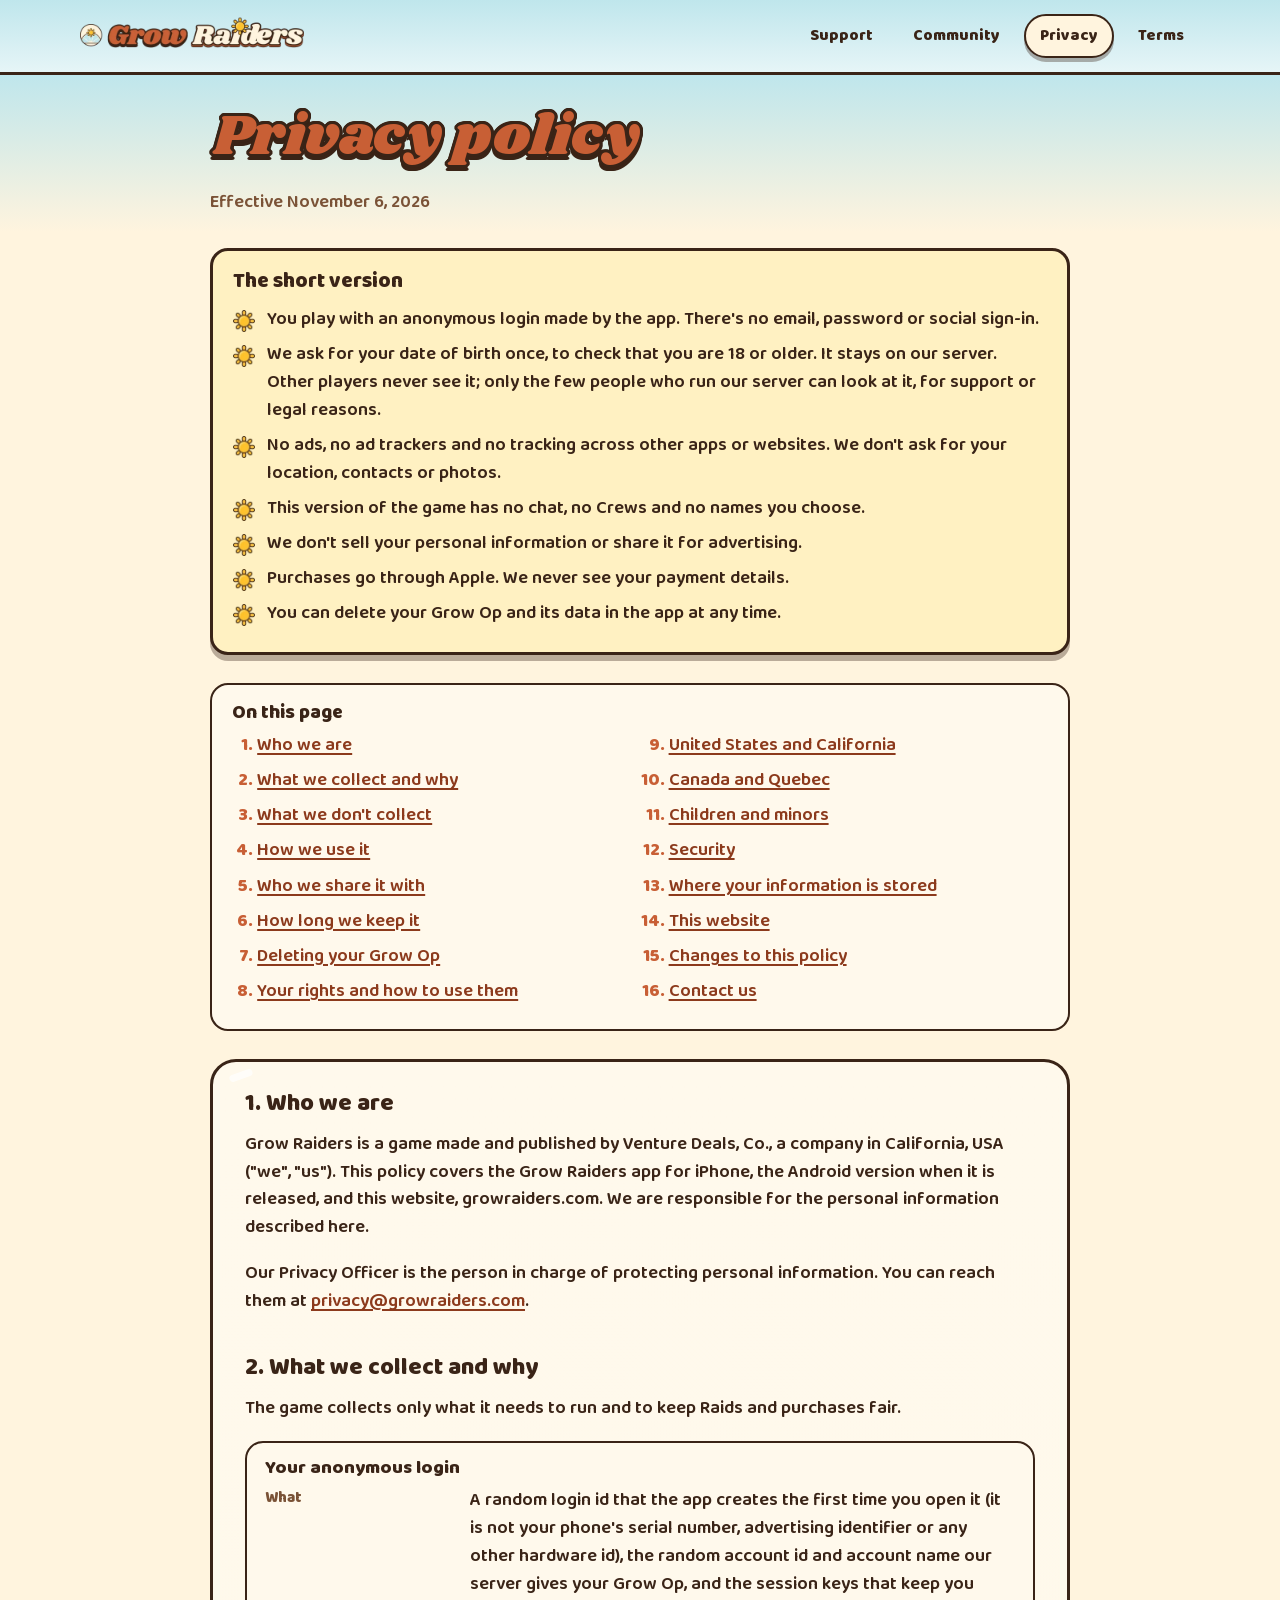
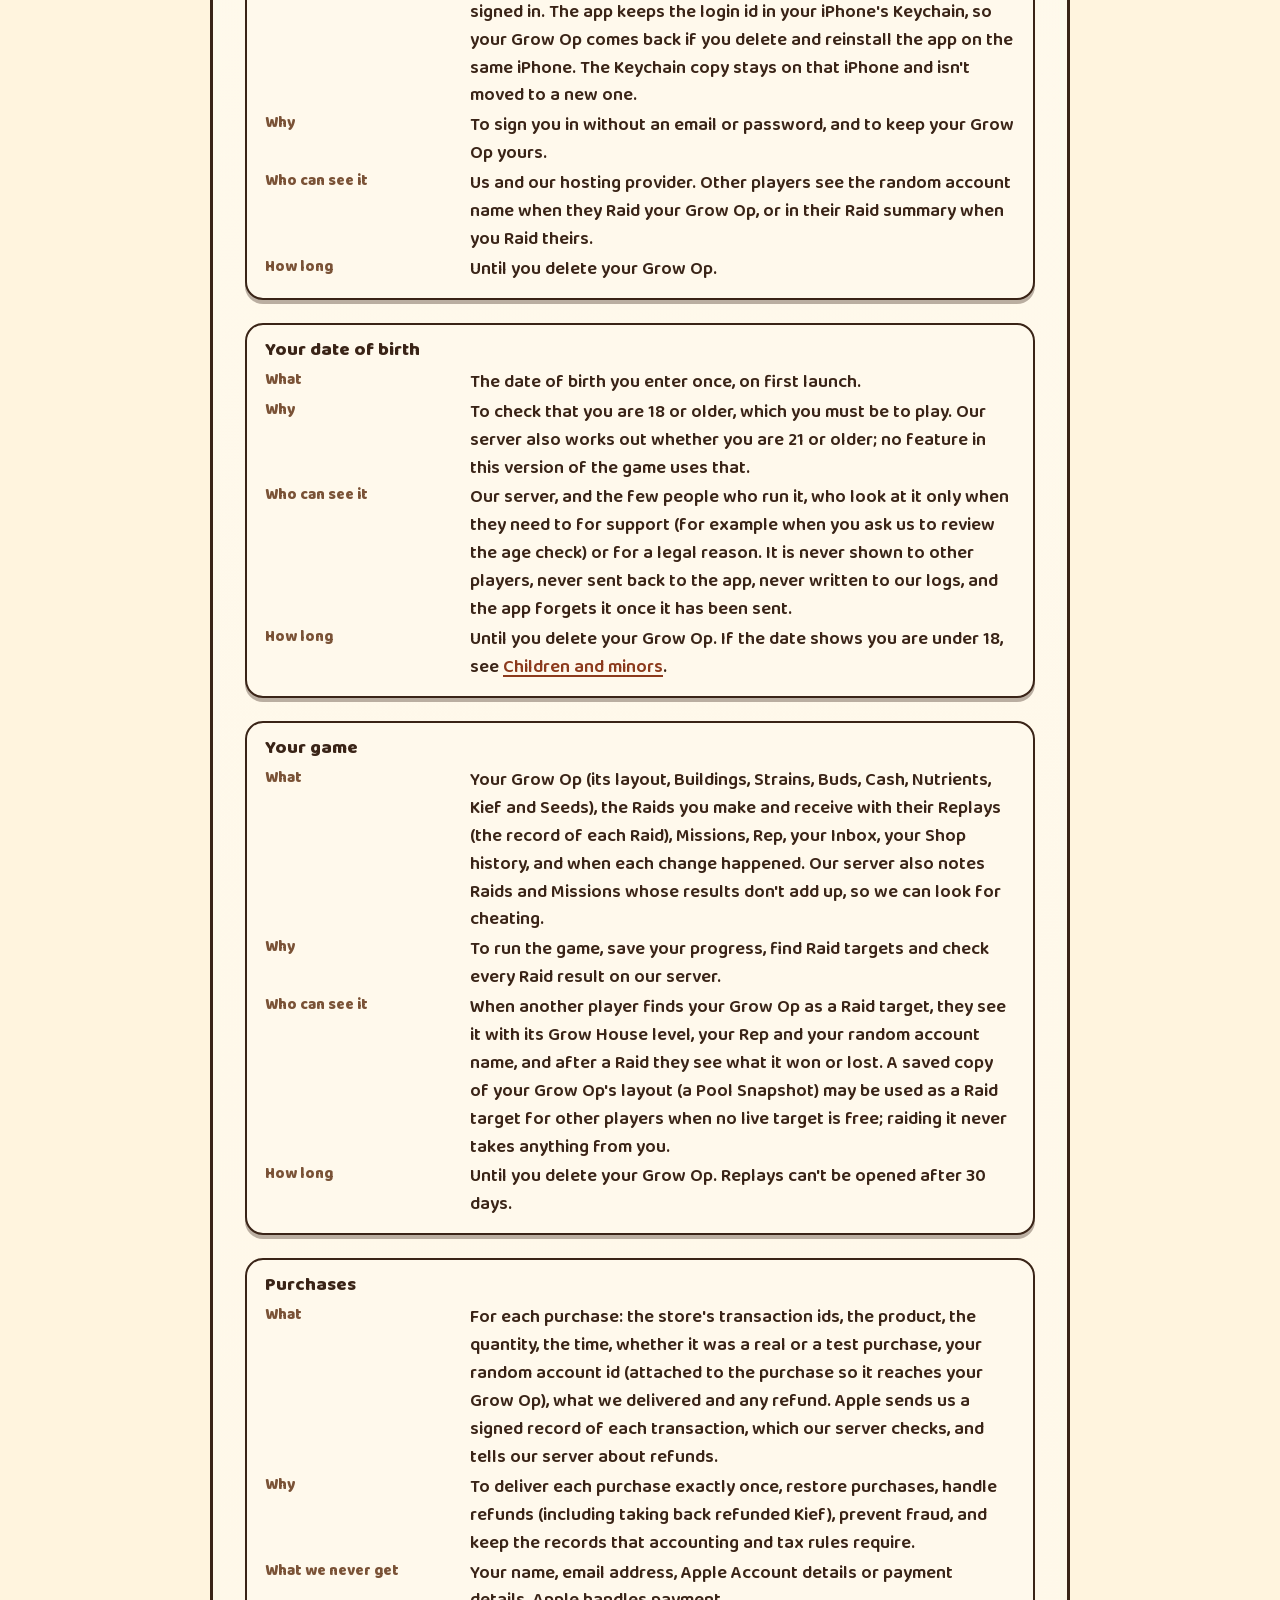
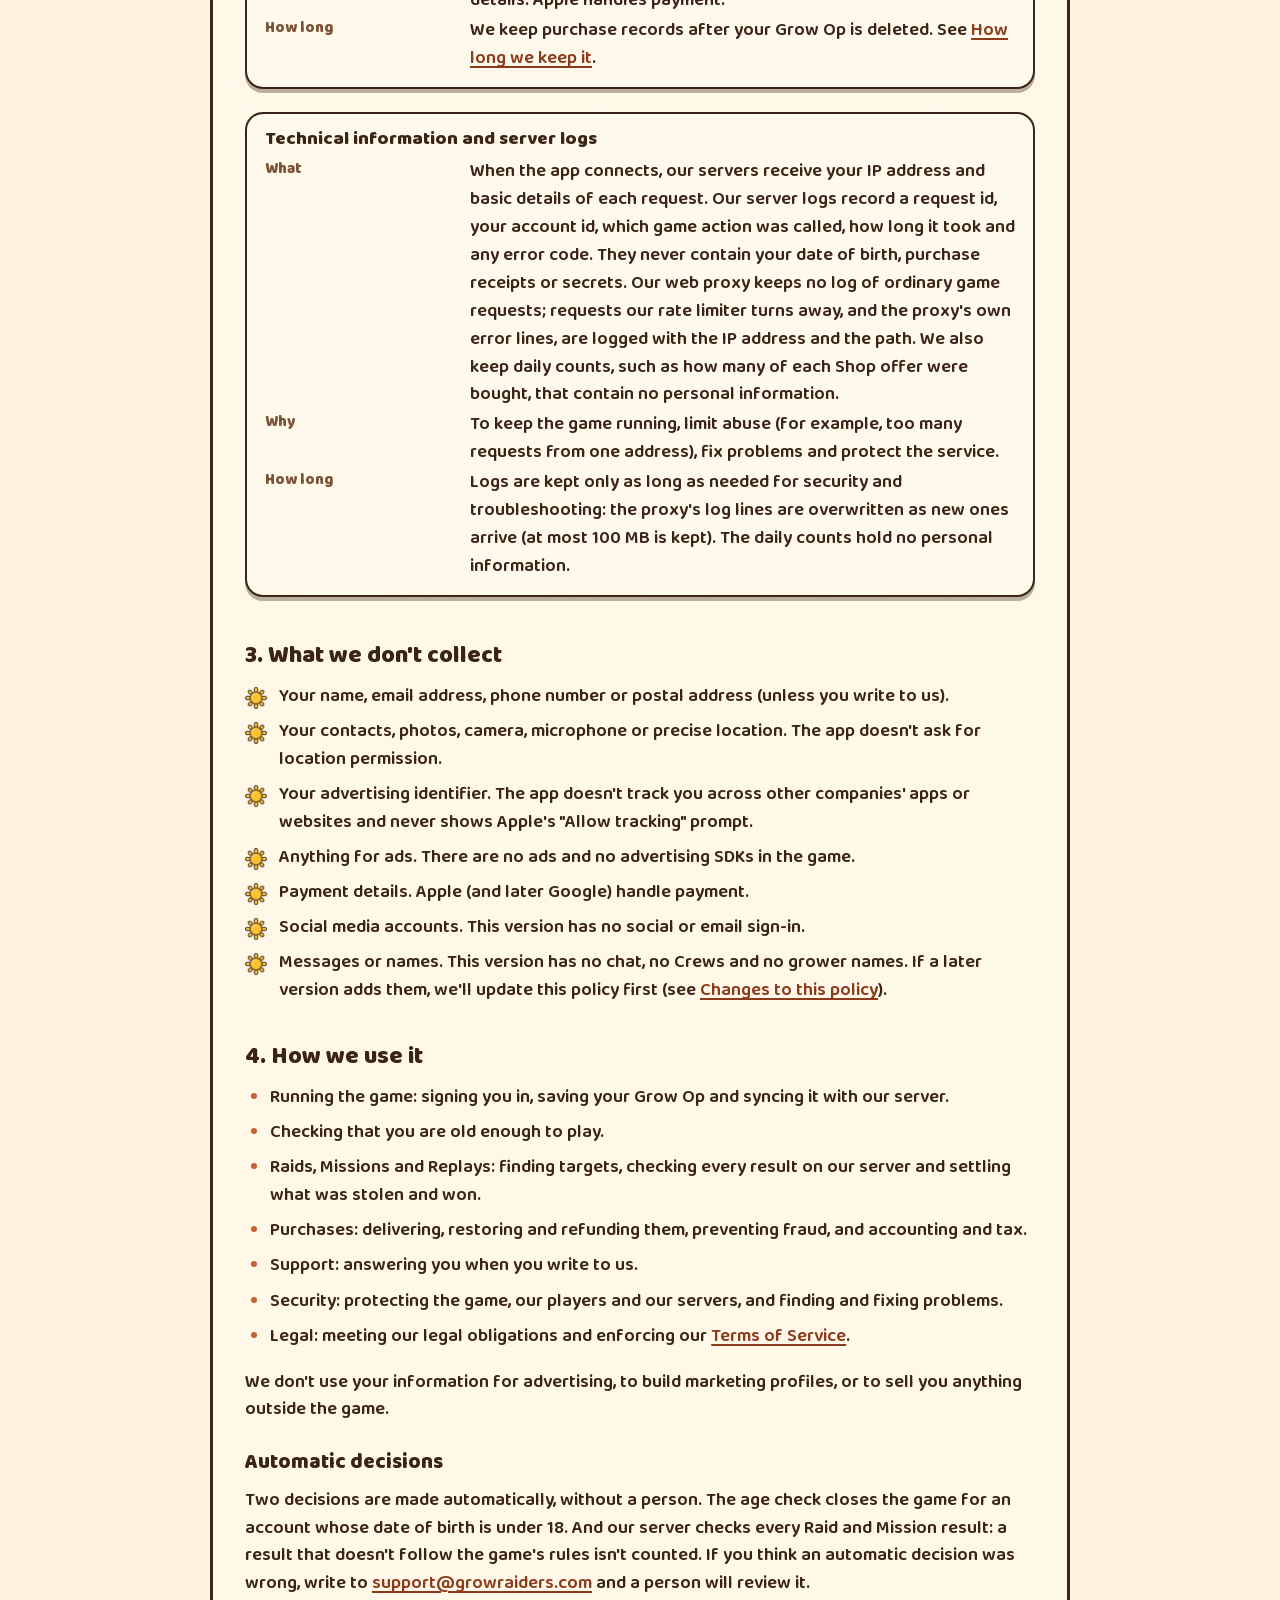
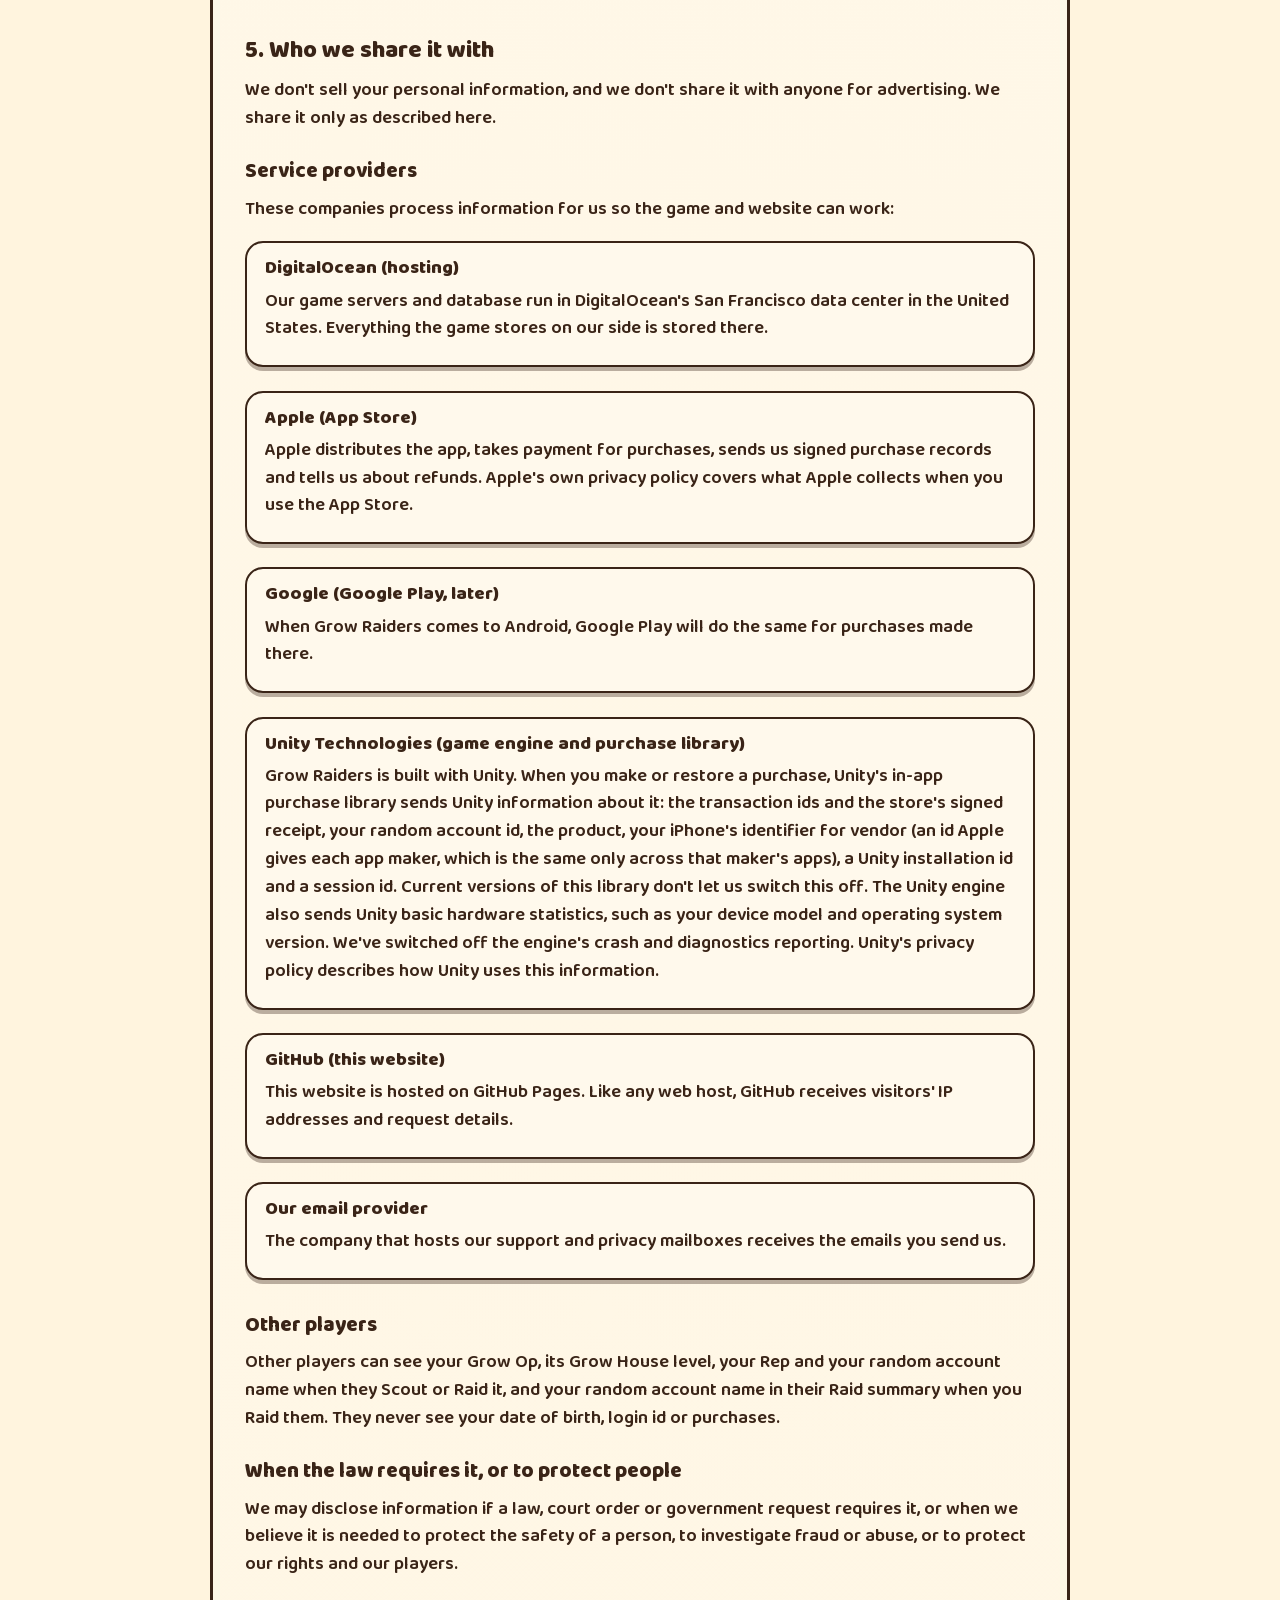
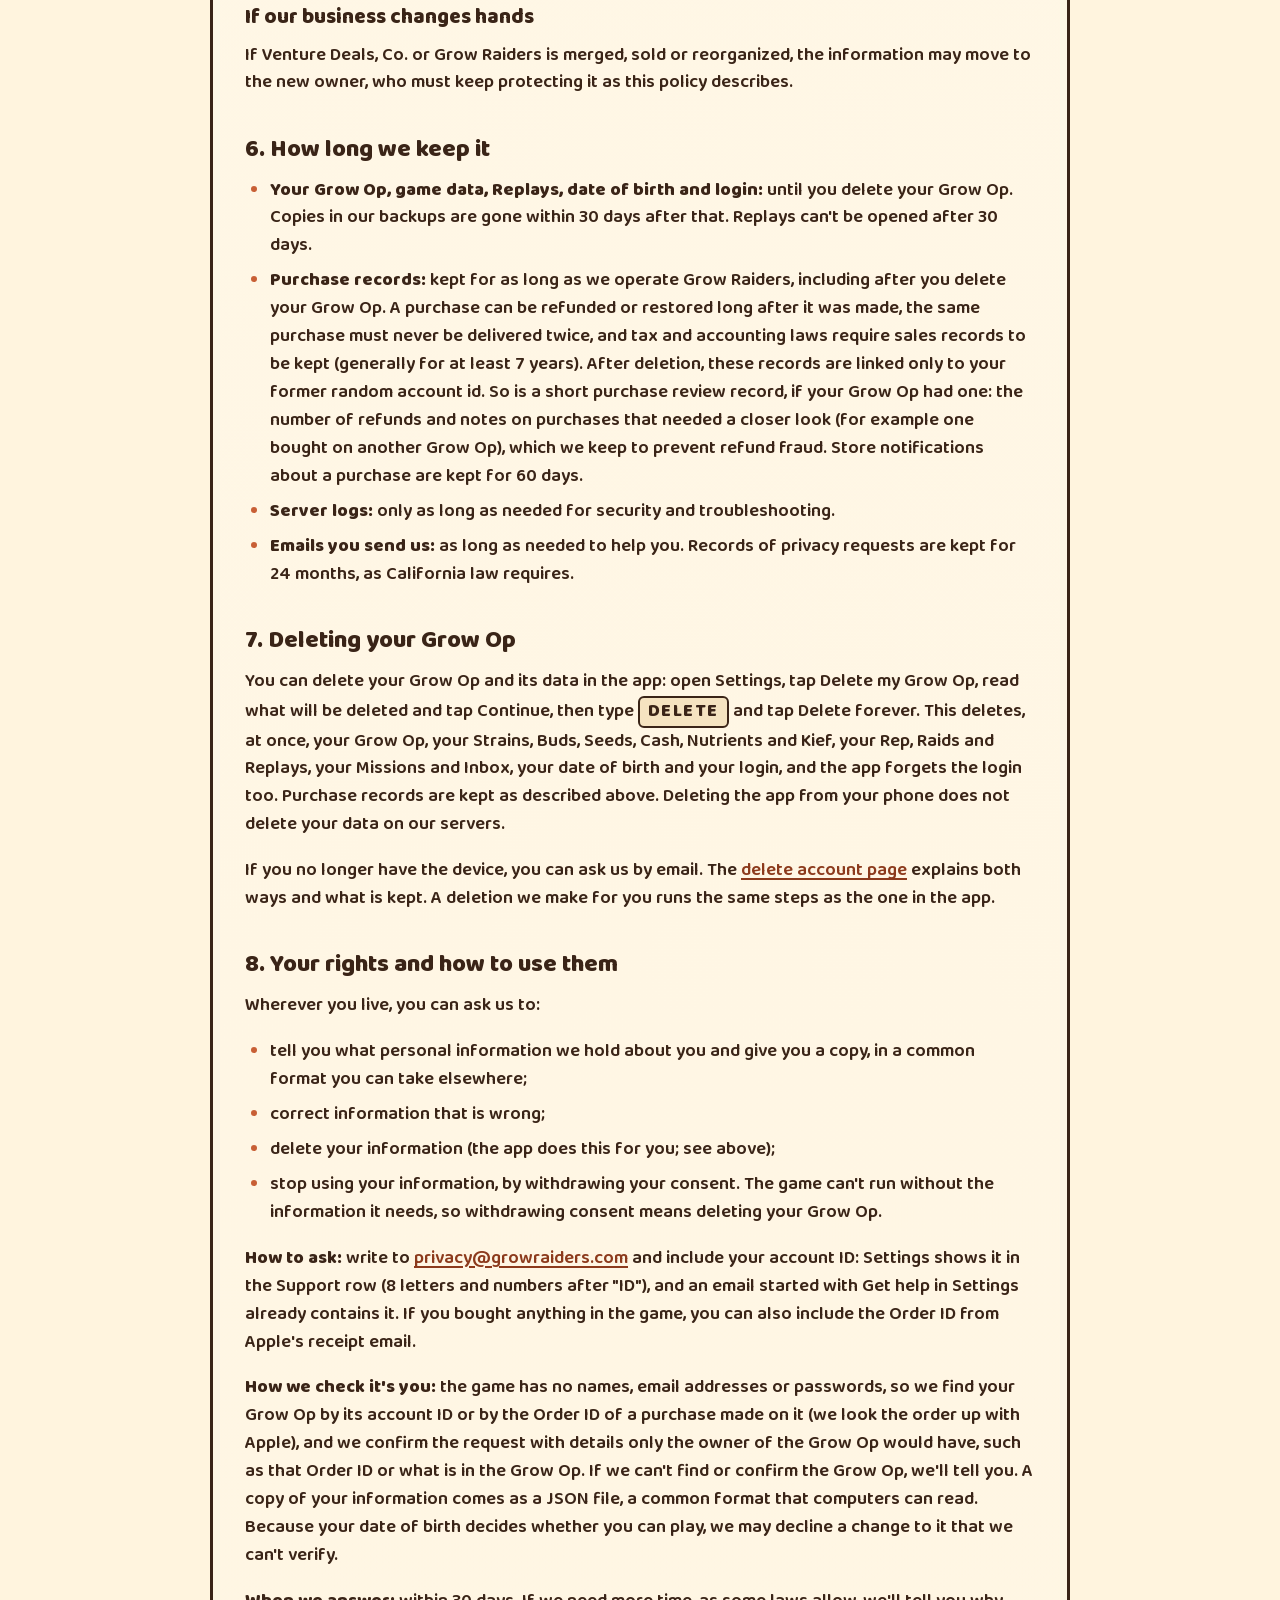
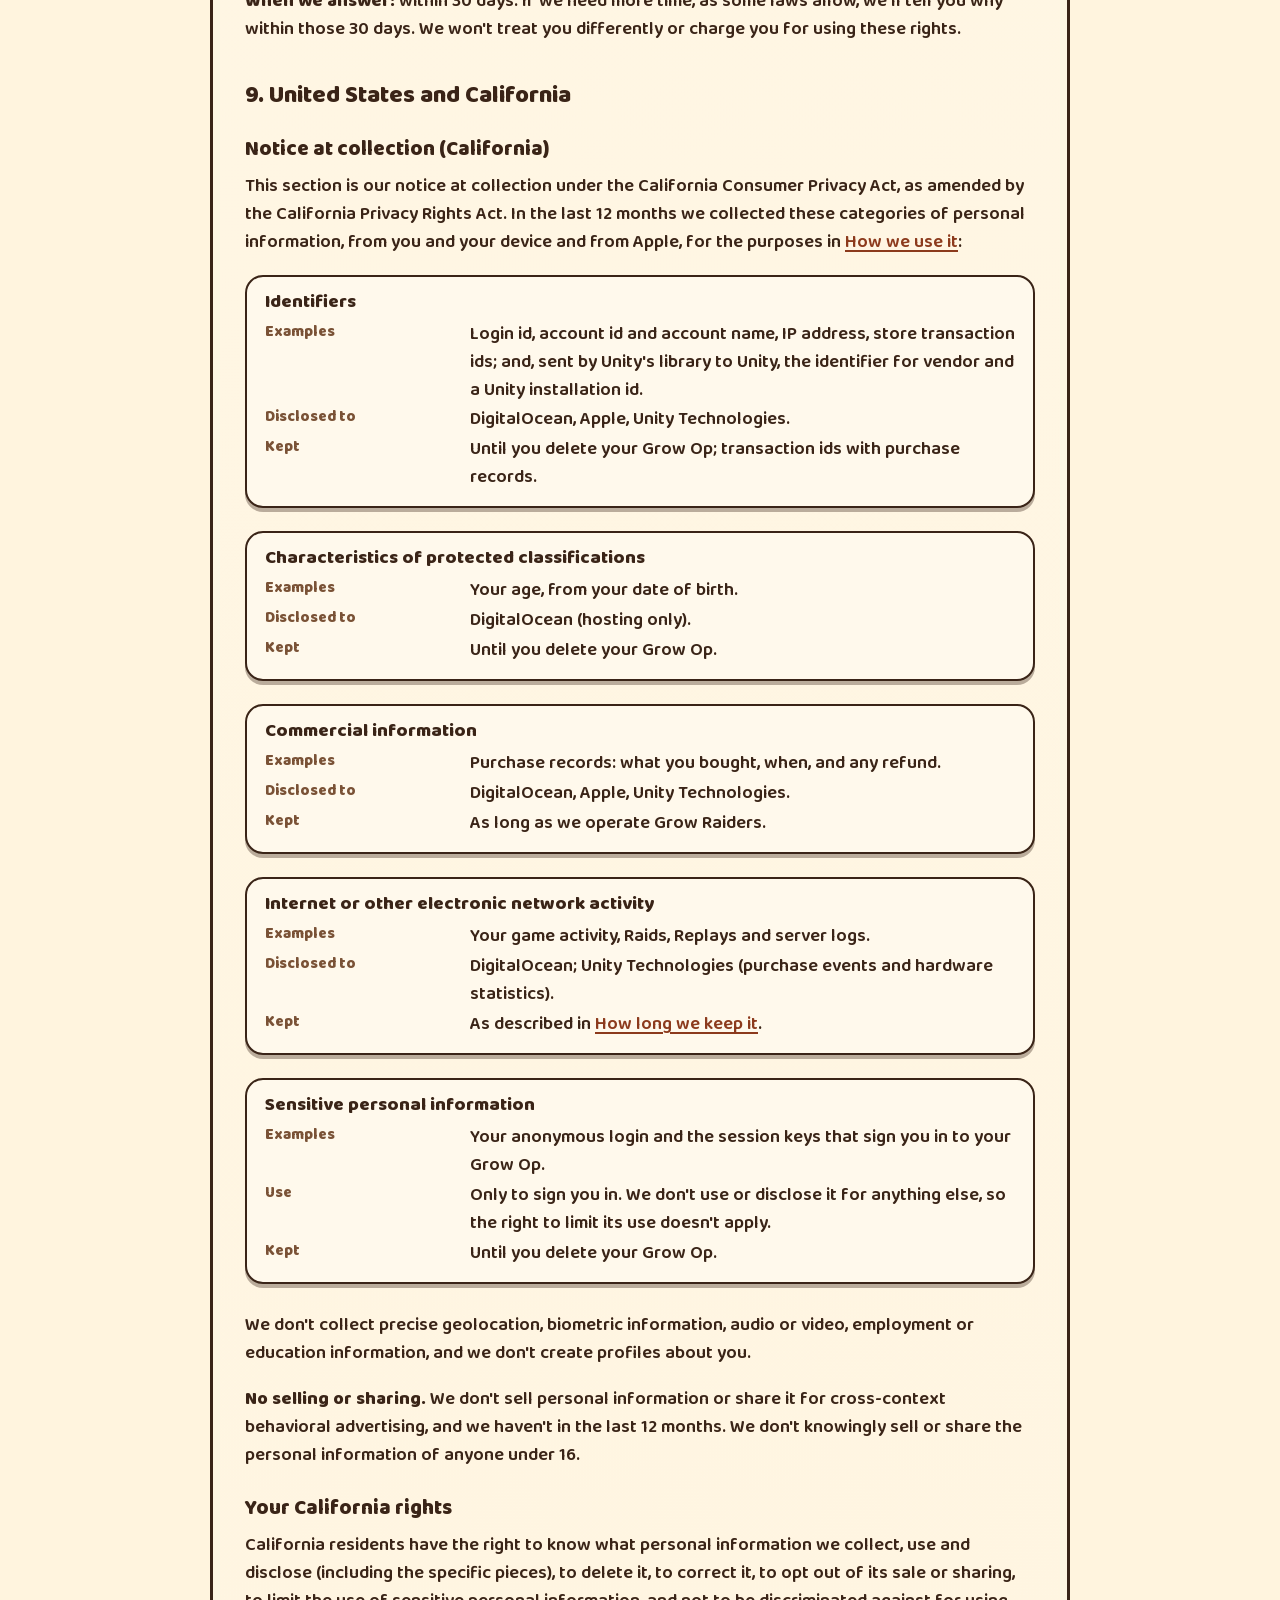
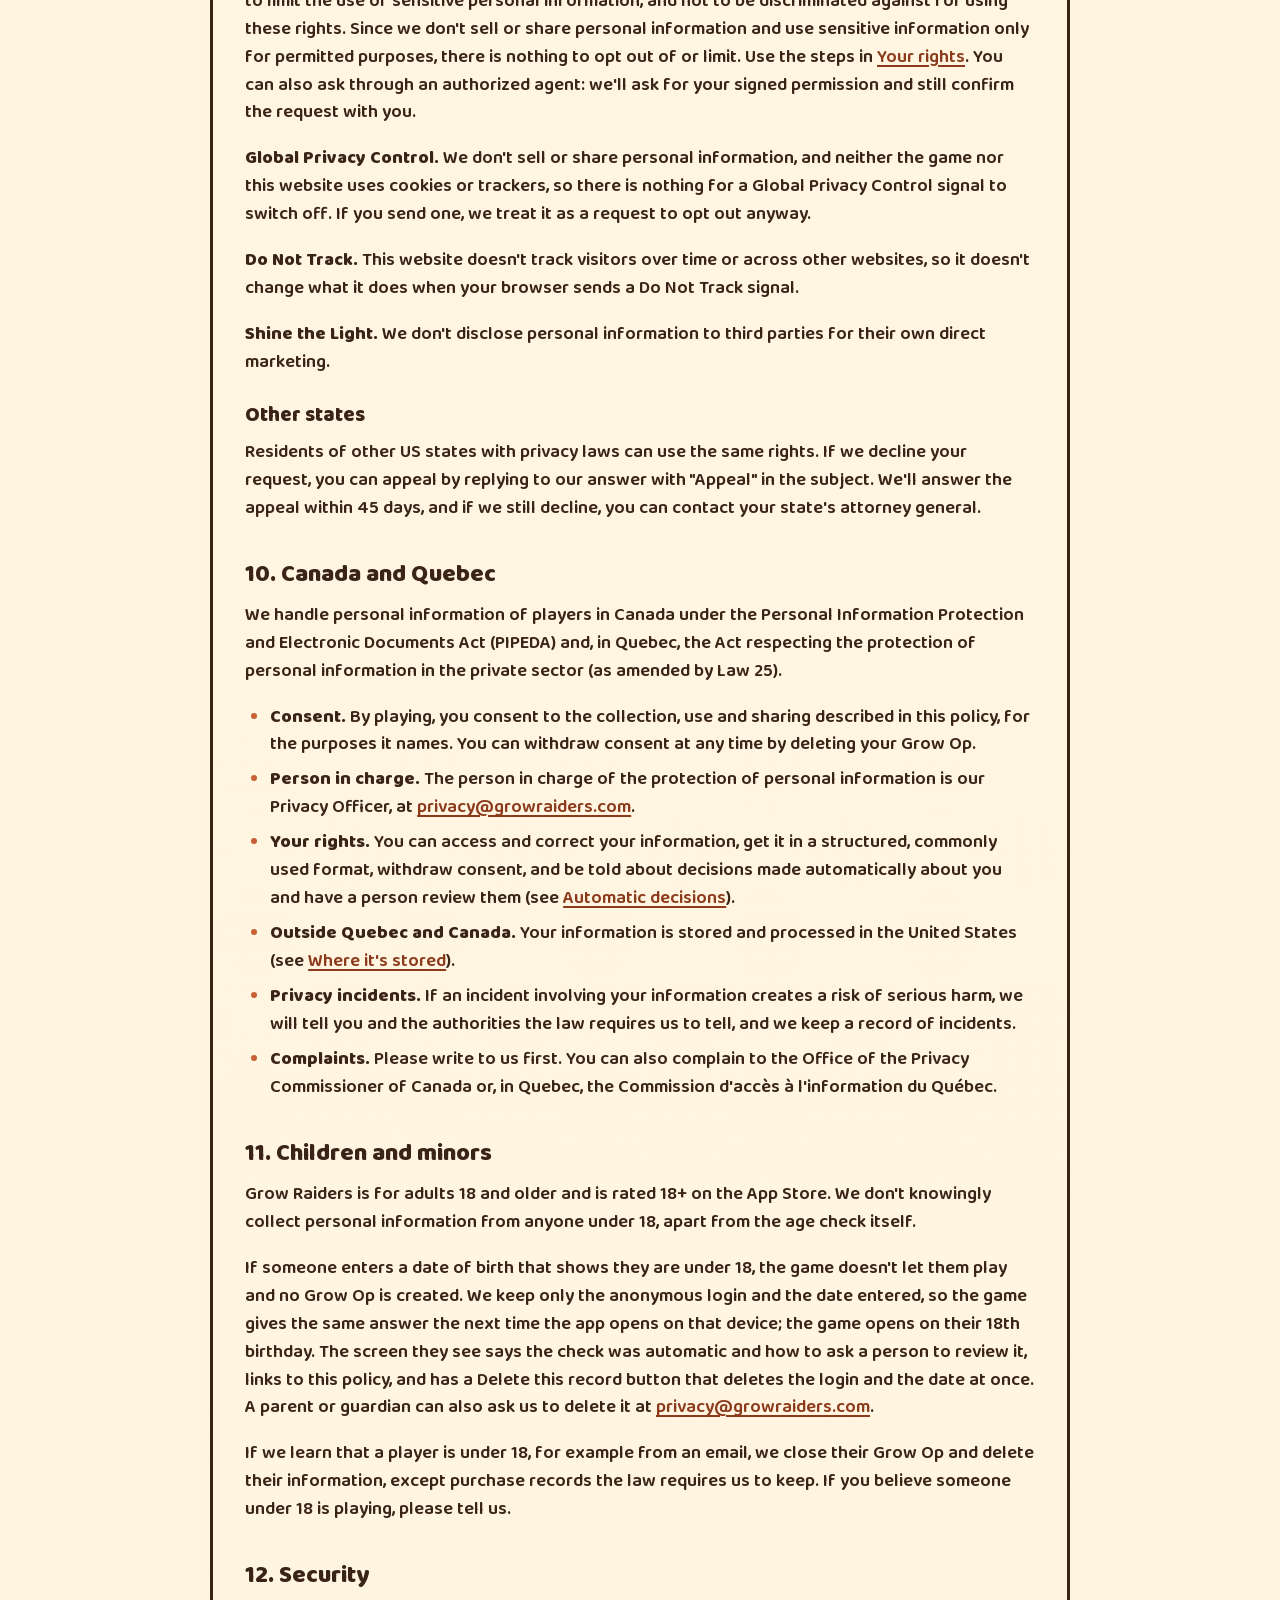
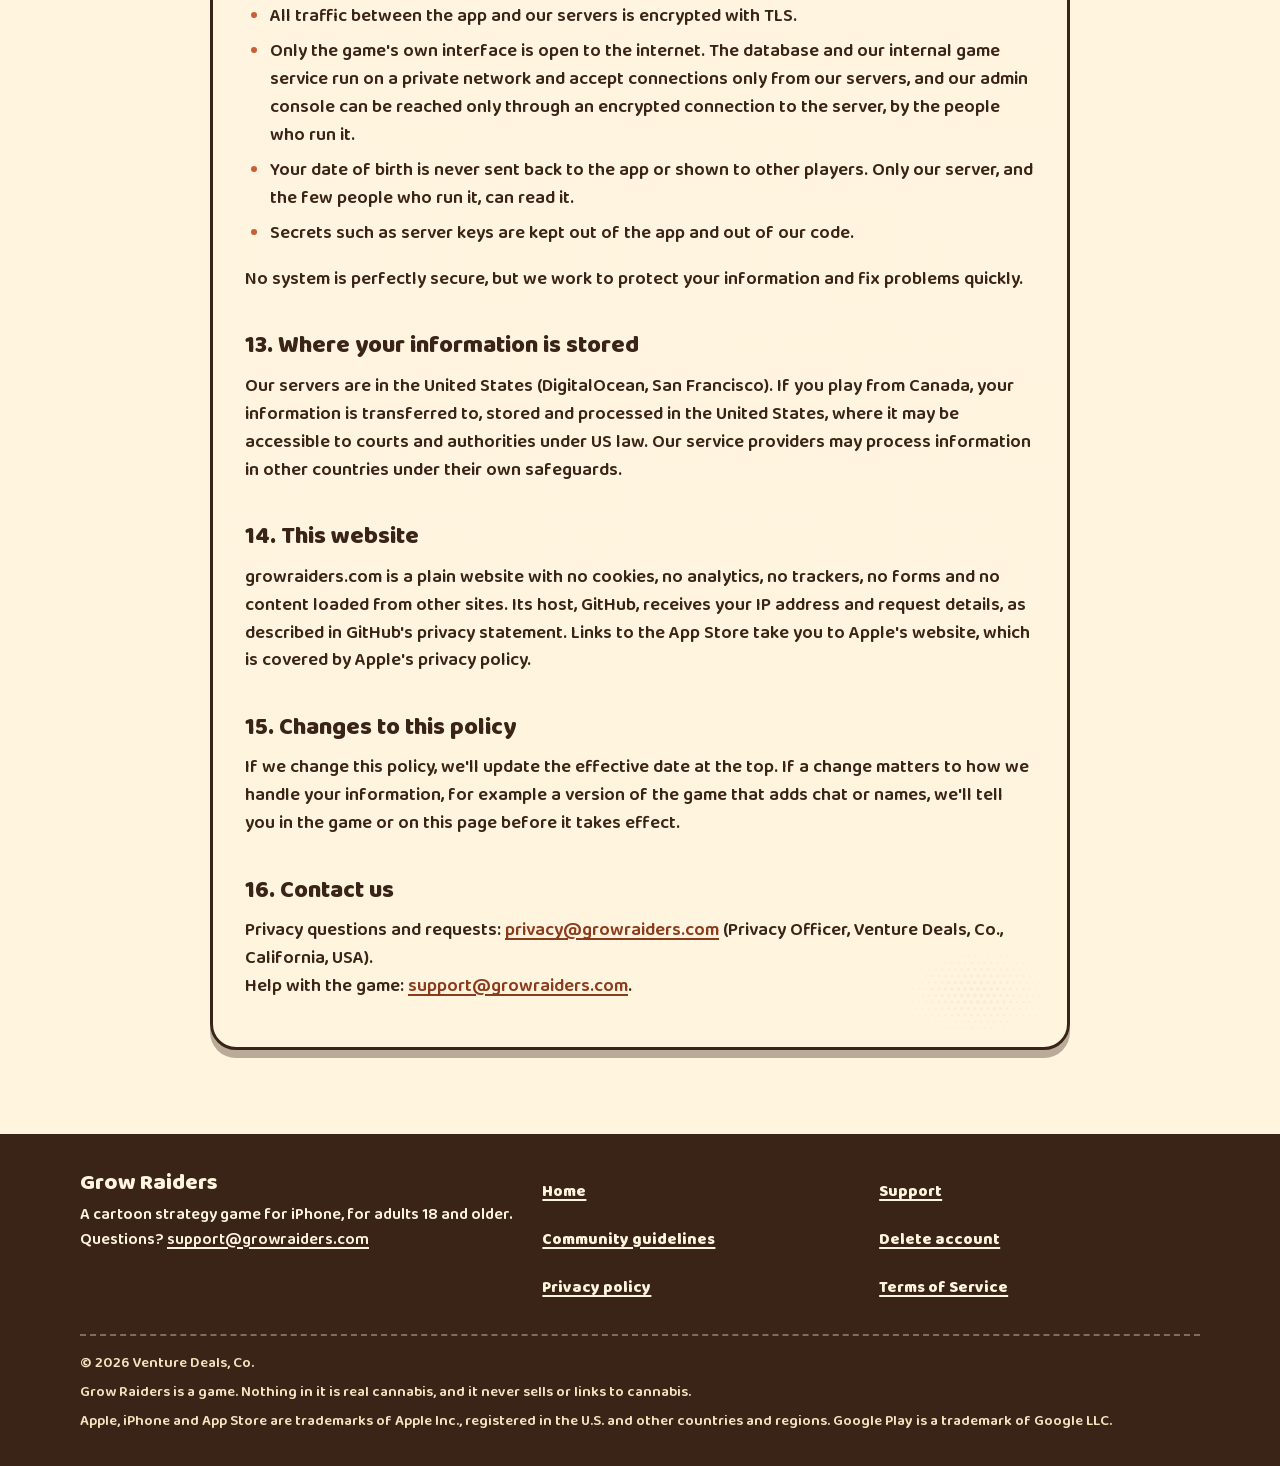
==== privacy.html @ 5fcdd87e "Publish growraiders.com (from grow-raiders 7f4549d)" ====
<!doctype html>
<html lang="en">
<head>
<meta charset="utf-8">
<meta name="viewport" content="width=device-width, initial-scale=1">
<title>Privacy policy · Grow Raiders</title>
<meta name="description" content="What the Grow Raiders game and website collect, why, who it is shared with, how long it is kept, and your rights in the United States and Canada.">
<meta http-equiv="Content-Security-Policy" content="default-src 'self'; img-src 'self'; style-src 'self'; font-src 'self'; script-src 'none'; object-src 'none'; base-uri 'none'; form-action 'none'">
<meta name="referrer" content="strict-origin-when-cross-origin">
<meta name="color-scheme" content="light">
<meta name="theme-color" content="#BFE6EC">
<link rel="canonical" href="https://growraiders.com/privacy.html">
<link rel="icon" href="favicon.ico" sizes="48x48">
<link rel="icon" href="assets/img/favicon-64.png" type="image/png" sizes="64x64">
<link rel="apple-touch-icon" href="apple-touch-icon.png">
<link rel="preload" href="assets/fonts/baloo2-600.woff2" as="font" type="font/woff2" crossorigin>
<link rel="stylesheet" href="assets/site.css">
<meta property="og:type" content="website">
<meta property="og:site_name" content="Grow Raiders">
<meta property="og:title" content="Grow Raiders privacy policy">
<meta property="og:url" content="https://growraiders.com/privacy.html">
<meta property="og:image" content="https://growraiders.com/assets/img/og.jpg">
</head>
<body>
<a class="skip-link" href="#main">Jump to content</a>

<header class="site-header">
  <div class="wrap">
    <a class="brand-link" href="index.html"><img src="assets/img/logo-horizontal.webp" width="560" height="100" alt="Grow Raiders home"></a>
    <nav class="site-nav" aria-label="Main">
      <ul>
        <li><a href="support.html">Support</a></li>
        <li><a href="community.html">Community</a></li>
        <li><a href="privacy.html" aria-current="page">Privacy</a></li>
        <li><a href="terms.html">Terms</a></li>
      </ul>
    </nav>
  </div>
</header>

<main id="main">
  <div class="doc-hero">
    <div class="wrap">
      <h1 class="shout shout--xl">Privacy policy</h1>
      <p class="doc-meta">Effective November 6, 2026</p>
    </div>
  </div>

  <div class="wrap doc">
    <div class="summary-box">
      <h2>The short version</h2>
      <ul class="dots">
        <li>You play with an anonymous login made by the app. There's no email, password or social sign-in.</li>
        <li>We ask for your date of birth once, to check that you are 18 or older. It stays on our server. Other players never see it; only the few people who run our server can look at it, for support or legal reasons.</li>
        <li>No ads, no ad trackers and no tracking across other apps or websites. We don't ask for your location, contacts or photos.</li>
        <li>This version of the game has no chat, no Crews and no names you choose.</li>
        <li>We don't sell your personal information or share it for advertising.</li>
        <li>Purchases go through Apple. We never see your payment details.</li>
        <li>You can delete your Grow Op and its data in the app at any time.</li>
      </ul>
    </div>

    <nav class="toc" aria-labelledby="toc-title">
      <h2 id="toc-title">On this page</h2>
      <ol>
        <li><a href="#who">Who we are</a></li>
        <li><a href="#collect">What we collect and why</a></li>
        <li><a href="#not-collected">What we don't collect</a></li>
        <li><a href="#use">How we use it</a></li>
        <li><a href="#share">Who we share it with</a></li>
        <li><a href="#retention">How long we keep it</a></li>
        <li><a href="#deletion">Deleting your Grow Op</a></li>
        <li><a href="#rights">Your rights and how to use them</a></li>
        <li><a href="#us">United States and California</a></li>
        <li><a href="#canada">Canada and Quebec</a></li>
        <li><a href="#children">Children and minors</a></li>
        <li><a href="#security">Security</a></li>
        <li><a href="#transfer">Where your information is stored</a></li>
        <li><a href="#website">This website</a></li>
        <li><a href="#changes">Changes to this policy</a></li>
        <li><a href="#contact">Contact us</a></li>
      </ol>
    </nav>

    <div class="packet">
      <h2 id="who">1. Who we are</h2>
      <p>Grow Raiders is a game made and published by Venture Deals, Co., a company in California, USA ("we", "us"). This policy covers the Grow Raiders app for iPhone, the Android version when it is released, and this website, growraiders.com. We are responsible for the personal information described here.</p>
      <p>Our Privacy Officer is the person in charge of protecting personal information. You can reach them at <a href="mailto:privacy@growraiders.com">privacy@growraiders.com</a>.</p>

      <h2 id="collect">2. What we collect and why</h2>
      <p>The game collects only what it needs to run and to keep Raids and purchases fair.</p>
      <ul class="facts">
        <li class="fact">
          <h3>Your anonymous login</h3>
          <dl>
            <dt>What</dt>
            <dd>A random login id that the app creates the first time you open it (it is not your phone's serial number, advertising identifier or any other hardware id), the random account id and account name our server gives your Grow Op, and the session keys that keep you signed in. The app keeps the login id in your iPhone's Keychain, so your Grow Op comes back if you delete and reinstall the app on the same iPhone. The Keychain copy stays on that iPhone and isn't moved to a new one.</dd>
            <dt>Why</dt>
            <dd>To sign you in without an email or password, and to keep your Grow Op yours.</dd>
            <dt>Who can see it</dt>
            <dd>Us and our hosting provider. Other players see the random account name when they Raid your Grow Op, or in their Raid summary when you Raid theirs.</dd>
            <dt>How long</dt>
            <dd>Until you delete your Grow Op.</dd>
          </dl>
        </li>
        <li class="fact">
          <h3>Your date of birth</h3>
          <dl>
            <dt>What</dt>
            <dd>The date of birth you enter once, on first launch.</dd>
            <dt>Why</dt>
            <dd>To check that you are 18 or older, which you must be to play. Our server also works out whether you are 21 or older; no feature in this version of the game uses that.</dd>
            <dt>Who can see it</dt>
            <dd>Our server, and the few people who run it, who look at it only when they need to for support (for example when you ask us to review the age check) or for a legal reason. It is never shown to other players, never sent back to the app, never written to our logs, and the app forgets it once it has been sent.</dd>
            <dt>How long</dt>
            <dd>Until you delete your Grow Op. If the date shows you are under 18, see <a href="#children">Children and minors</a>.</dd>
          </dl>
        </li>
        <li class="fact">
          <h3>Your game</h3>
          <dl>
            <dt>What</dt>
            <dd>Your Grow Op (its layout, Buildings, Strains, Buds, Cash, Nutrients, Kief and Seeds), the Raids you make and receive with their Replays (the record of each Raid), Missions, Rep, your Inbox, your Shop history, and when each change happened. Our server also notes Raids and Missions whose results don't add up, so we can look for cheating.</dd>
            <dt>Why</dt>
            <dd>To run the game, save your progress, find Raid targets and check every Raid result on our server.</dd>
            <dt>Who can see it</dt>
            <dd>When another player finds your Grow Op as a Raid target, they see it with its Grow House level, your Rep and your random account name, and after a Raid they see what it won or lost. A saved copy of your Grow Op's layout (a Pool Snapshot) may be used as a Raid target for other players when no live target is free; raiding it never takes anything from you.</dd>
            <dt>How long</dt>
            <dd>Until you delete your Grow Op. Replays can't be opened after 30 days.</dd>
          </dl>
        </li>
        <li class="fact">
          <h3>Purchases</h3>
          <dl>
            <dt>What</dt>
            <dd>For each purchase: the store's transaction ids, the product, the quantity, the time, whether it was a real or a test purchase, your random account id (attached to the purchase so it reaches your Grow Op), what we delivered and any refund. Apple sends us a signed record of each transaction, which our server checks, and tells our server about refunds.</dd>
            <dt>Why</dt>
            <dd>To deliver each purchase exactly once, restore purchases, handle refunds (including taking back refunded Kief), prevent fraud, and keep the records that accounting and tax rules require.</dd>
            <dt>What we never get</dt>
            <dd>Your name, email address, Apple Account details or payment details. Apple handles payment.</dd>
            <dt>How long</dt>
            <dd>We keep purchase records after your Grow Op is deleted. See <a href="#retention">How long we keep it</a>.</dd>
          </dl>
        </li>
        <li class="fact">
          <h3>Technical information and server logs</h3>
          <dl>
            <dt>What</dt>
            <dd>When the app connects, our servers receive your IP address and basic details of each request. Our server logs record a request id, your account id, which game action was called, how long it took and any error code. They never contain your date of birth, purchase receipts or secrets. Our web proxy keeps no log of ordinary game requests; requests our rate limiter turns away, and the proxy's own error lines, are logged with the IP address and the path. We also keep daily counts, such as how many of each Shop offer were bought, that contain no personal information.</dd>
            <dt>Why</dt>
            <dd>To keep the game running, limit abuse (for example, too many requests from one address), fix problems and protect the service.</dd>
            <dt>How long</dt>
            <dd>Logs are kept only as long as needed for security and troubleshooting: the proxy's log lines are overwritten as new ones arrive (at most 100 MB is kept). The daily counts hold no personal information.</dd>
          </dl>
        </li>
      </ul>

      <h2 id="not-collected">3. What we don't collect</h2>
      <ul class="dots">
        <li>Your name, email address, phone number or postal address (unless you write to us).</li>
        <li>Your contacts, photos, camera, microphone or precise location. The app doesn't ask for location permission.</li>
        <li>Your advertising identifier. The app doesn't track you across other companies' apps or websites and never shows Apple's "Allow tracking" prompt.</li>
        <li>Anything for ads. There are no ads and no advertising SDKs in the game.</li>
        <li>Payment details. Apple (and later Google) handle payment.</li>
        <li>Social media accounts. This version has no social or email sign-in.</li>
        <li>Messages or names. This version has no chat, no Crews and no grower names. If a later version adds them, we'll update this policy first (see <a href="#changes">Changes to this policy</a>).</li>
      </ul>

      <h2 id="use">4. How we use it</h2>
      <ul>
        <li>Running the game: signing you in, saving your Grow Op and syncing it with our server.</li>
        <li>Checking that you are old enough to play.</li>
        <li>Raids, Missions and Replays: finding targets, checking every result on our server and settling what was stolen and won.</li>
        <li>Purchases: delivering, restoring and refunding them, preventing fraud, and accounting and tax.</li>
        <li>Support: answering you when you write to us.</li>
        <li>Security: protecting the game, our players and our servers, and finding and fixing problems.</li>
        <li>Legal: meeting our legal obligations and enforcing our <a href="terms.html">Terms of Service</a>.</li>
      </ul>
      <p>We don't use your information for advertising, to build marketing profiles, or to sell you anything outside the game.</p>
      <h3 id="automated">Automatic decisions</h3>
      <p>Two decisions are made automatically, without a person. The age check closes the game for an account whose date of birth is under 18. And our server checks every Raid and Mission result: a result that doesn't follow the game's rules isn't counted. If you think an automatic decision was wrong, write to <a href="mailto:support@growraiders.com">support@growraiders.com</a> and a person will review it.</p>

      <h2 id="share">5. Who we share it with</h2>
      <p>We don't sell your personal information, and we don't share it with anyone for advertising. We share it only as described here.</p>
      <h3>Service providers</h3>
      <p>These companies process information for us so the game and website can work:</p>
      <ul class="facts">
        <li class="fact">
          <h4>DigitalOcean (hosting)</h4>
          <p>Our game servers and database run in DigitalOcean's San Francisco data center in the United States. Everything the game stores on our side is stored there.</p>
        </li>
        <li class="fact">
          <h4>Apple (App Store)</h4>
          <p>Apple distributes the app, takes payment for purchases, sends us signed purchase records and tells us about refunds. Apple's own privacy policy covers what Apple collects when you use the App Store.</p>
        </li>
        <li class="fact">
          <h4>Google (Google Play, later)</h4>
          <p>When Grow Raiders comes to Android, Google Play will do the same for purchases made there.</p>
        </li>
        <li class="fact">
          <h4>Unity Technologies (game engine and purchase library)</h4>
          <p>Grow Raiders is built with Unity. When you make or restore a purchase, Unity's in-app purchase library sends Unity information about it: the transaction ids and the store's signed receipt, your random account id, the product, your iPhone's identifier for vendor (an id Apple gives each app maker, which is the same only across that maker's apps), a Unity installation id and a session id. Current versions of this library don't let us switch this off. The Unity engine also sends Unity basic hardware statistics, such as your device model and operating system version. We've switched off the engine's crash and diagnostics reporting. Unity's privacy policy describes how Unity uses this information.</p>
        </li>
        <li class="fact">
          <h4>GitHub (this website)</h4>
          <p>This website is hosted on GitHub Pages. Like any web host, GitHub receives visitors' IP addresses and request details.</p>
        </li>
        <li class="fact">
          <h4>Our email provider</h4>
          <p>The company that hosts our support and privacy mailboxes receives the emails you send us.</p>
        </li>
      </ul>
      <h3>Other players</h3>
      <p>Other players can see your Grow Op, its Grow House level, your Rep and your random account name when they Scout or Raid it, and your random account name in their Raid summary when you Raid them. They never see your date of birth, login id or purchases.</p>
      <h3>When the law requires it, or to protect people</h3>
      <p>We may disclose information if a law, court order or government request requires it, or when we believe it is needed to protect the safety of a person, to investigate fraud or abuse, or to protect our rights and our players.</p>
      <h3>If our business changes hands</h3>
      <p>If Venture Deals, Co. or Grow Raiders is merged, sold or reorganized, the information may move to the new owner, who must keep protecting it as this policy describes.</p>

      <h2 id="retention">6. How long we keep it</h2>
      <ul>
        <li><strong>Your Grow Op, game data, Replays, date of birth and login:</strong> until you delete your Grow Op. Copies in our backups are gone within 30 days after that. Replays can't be opened after 30 days.</li>
        <li><strong>Purchase records:</strong> kept for as long as we operate Grow Raiders, including after you delete your Grow Op. A purchase can be refunded or restored long after it was made, the same purchase must never be delivered twice, and tax and accounting laws require sales records to be kept (generally for at least 7 years). After deletion, these records are linked only to your former random account id. So is a short purchase review record, if your Grow Op had one: the number of refunds and notes on purchases that needed a closer look (for example one bought on another Grow Op), which we keep to prevent refund fraud. Store notifications about a purchase are kept for 60 days.</li>
        <li><strong>Server logs:</strong> only as long as needed for security and troubleshooting.</li>
        <li><strong>Emails you send us:</strong> as long as needed to help you. Records of privacy requests are kept for 24 months, as California law requires.</li>
      </ul>

      <h2 id="deletion">7. Deleting your Grow Op</h2>
      <p>You can delete your Grow Op and its data in the app: open Settings, tap Delete my Grow Op, read what will be deleted and tap Continue, then type <span class="kbd">DELETE</span> and tap Delete forever. This deletes, at once, your Grow Op, your Strains, Buds, Seeds, Cash, Nutrients and Kief, your Rep, Raids and Replays, your Missions and Inbox, your date of birth and your login, and the app forgets the login too. Purchase records are kept as described above. Deleting the app from your phone does not delete your data on our servers.</p>
      <p>If you no longer have the device, you can ask us by email. The <a href="delete-account.html">delete account page</a> explains both ways and what is kept. A deletion we make for you runs the same steps as the one in the app.</p>

      <h2 id="rights">8. Your rights and how to use them</h2>
      <p>Wherever you live, you can ask us to:</p>
      <ul>
        <li>tell you what personal information we hold about you and give you a copy, in a common format you can take elsewhere;</li>
        <li>correct information that is wrong;</li>
        <li>delete your information (the app does this for you; see above);</li>
        <li>stop using your information, by withdrawing your consent. The game can't run without the information it needs, so withdrawing consent means deleting your Grow Op.</li>
      </ul>
      <p><strong>How to ask:</strong> write to <a href="mailto:privacy@growraiders.com">privacy@growraiders.com</a> and include your account ID: Settings shows it in the Support row (8 letters and numbers after "ID"), and an email started with Get help in Settings already contains it. If you bought anything in the game, you can also include the Order ID from Apple's receipt email.</p>
      <p><strong>How we check it's you:</strong> the game has no names, email addresses or passwords, so we find your Grow Op by its account ID or by the Order ID of a purchase made on it (we look the order up with Apple), and we confirm the request with details only the owner of the Grow Op would have, such as that Order ID or what is in the Grow Op. If we can't find or confirm the Grow Op, we'll tell you. A copy of your information comes as a JSON file, a common format that computers can read. Because your date of birth decides whether you can play, we may decline a change to it that we can't verify.</p>
      <p><strong>When we answer:</strong> within 30 days. If we need more time, as some laws allow, we'll tell you why within those 30 days. We won't treat you differently or charge you for using these rights.</p>

      <h2 id="us">9. United States and California</h2>
      <h3>Notice at collection (California)</h3>
      <p>This section is our notice at collection under the California Consumer Privacy Act, as amended by the California Privacy Rights Act. In the last 12 months we collected these categories of personal information, from you and your device and from Apple, for the purposes in <a href="#use">How we use it</a>:</p>
      <ul class="facts">
        <li class="fact">
          <h4>Identifiers</h4>
          <dl>
            <dt>Examples</dt>
            <dd>Login id, account id and account name, IP address, store transaction ids; and, sent by Unity's library to Unity, the identifier for vendor and a Unity installation id.</dd>
            <dt>Disclosed to</dt>
            <dd>DigitalOcean, Apple, Unity Technologies.</dd>
            <dt>Kept</dt>
            <dd>Until you delete your Grow Op; transaction ids with purchase records.</dd>
          </dl>
        </li>
        <li class="fact">
          <h4>Characteristics of protected classifications</h4>
          <dl>
            <dt>Examples</dt>
            <dd>Your age, from your date of birth.</dd>
            <dt>Disclosed to</dt>
            <dd>DigitalOcean (hosting only).</dd>
            <dt>Kept</dt>
            <dd>Until you delete your Grow Op.</dd>
          </dl>
        </li>
        <li class="fact">
          <h4>Commercial information</h4>
          <dl>
            <dt>Examples</dt>
            <dd>Purchase records: what you bought, when, and any refund.</dd>
            <dt>Disclosed to</dt>
            <dd>DigitalOcean, Apple, Unity Technologies.</dd>
            <dt>Kept</dt>
            <dd>As long as we operate Grow Raiders.</dd>
          </dl>
        </li>
        <li class="fact">
          <h4>Internet or other electronic network activity</h4>
          <dl>
            <dt>Examples</dt>
            <dd>Your game activity, Raids, Replays and server logs.</dd>
            <dt>Disclosed to</dt>
            <dd>DigitalOcean; Unity Technologies (purchase events and hardware statistics).</dd>
            <dt>Kept</dt>
            <dd>As described in <a href="#retention">How long we keep it</a>.</dd>
          </dl>
        </li>
        <li class="fact">
          <h4>Sensitive personal information</h4>
          <dl>
            <dt>Examples</dt>
            <dd>Your anonymous login and the session keys that sign you in to your Grow Op.</dd>
            <dt>Use</dt>
            <dd>Only to sign you in. We don't use or disclose it for anything else, so the right to limit its use doesn't apply.</dd>
            <dt>Kept</dt>
            <dd>Until you delete your Grow Op.</dd>
          </dl>
        </li>
      </ul>
      <p>We don't collect precise geolocation, biometric information, audio or video, employment or education information, and we don't create profiles about you.</p>
      <p><strong>No selling or sharing.</strong> We don't sell personal information or share it for cross-context behavioral advertising, and we haven't in the last 12 months. We don't knowingly sell or share the personal information of anyone under 16.</p>
      <h3>Your California rights</h3>
      <p>California residents have the right to know what personal information we collect, use and disclose (including the specific pieces), to delete it, to correct it, to opt out of its sale or sharing, to limit the use of sensitive personal information, and not to be discriminated against for using these rights. Since we don't sell or share personal information and use sensitive information only for permitted purposes, there is nothing to opt out of or limit. Use the steps in <a href="#rights">Your rights</a>. You can also ask through an authorized agent: we'll ask for your signed permission and still confirm the request with you.</p>
      <p><strong>Global Privacy Control.</strong> We don't sell or share personal information, and neither the game nor this website uses cookies or trackers, so there is nothing for a Global Privacy Control signal to switch off. If you send one, we treat it as a request to opt out anyway.</p>
      <p><strong>Do Not Track.</strong> This website doesn't track visitors over time or across other websites, so it doesn't change what it does when your browser sends a Do Not Track signal.</p>
      <p><strong>Shine the Light.</strong> We don't disclose personal information to third parties for their own direct marketing.</p>
      <h3>Other states</h3>
      <p>Residents of other US states with privacy laws can use the same rights. If we decline your request, you can appeal by replying to our answer with "Appeal" in the subject. We'll answer the appeal within 45 days, and if we still decline, you can contact your state's attorney general.</p>

      <h2 id="canada">10. Canada and Quebec</h2>
      <p>We handle personal information of players in Canada under the Personal Information Protection and Electronic Documents Act (PIPEDA) and, in Quebec, the Act respecting the protection of personal information in the private sector (as amended by Law 25).</p>
      <ul>
        <li><strong>Consent.</strong> By playing, you consent to the collection, use and sharing described in this policy, for the purposes it names. You can withdraw consent at any time by deleting your Grow Op.</li>
        <li><strong>Person in charge.</strong> The person in charge of the protection of personal information is our Privacy Officer, at <a href="mailto:privacy@growraiders.com">privacy@growraiders.com</a>.</li>
        <li><strong>Your rights.</strong> You can access and correct your information, get it in a structured, commonly used format, withdraw consent, and be told about decisions made automatically about you and have a person review them (see <a href="#automated">Automatic decisions</a>).</li>
        <li><strong>Outside Quebec and Canada.</strong> Your information is stored and processed in the United States (see <a href="#transfer">Where it's stored</a>).</li>
        <li><strong>Privacy incidents.</strong> If an incident involving your information creates a risk of serious harm, we will tell you and the authorities the law requires us to tell, and we keep a record of incidents.</li>
        <li><strong>Complaints.</strong> Please write to us first. You can also complain to the Office of the Privacy Commissioner of Canada or, in Quebec, the Commission d'accès à l'information du Québec.</li>
      </ul>

      <h2 id="children">11. Children and minors</h2>
      <p>Grow Raiders is for adults 18 and older and is rated 18+ on the App Store. We don't knowingly collect personal information from anyone under 18, apart from the age check itself.</p>
      <p>If someone enters a date of birth that shows they are under 18, the game doesn't let them play and no Grow Op is created. We keep only the anonymous login and the date entered, so the game gives the same answer the next time the app opens on that device; the game opens on their 18th birthday. The screen they see says the check was automatic and how to ask a person to review it, links to this policy, and has a Delete this record button that deletes the login and the date at once. A parent or guardian can also ask us to delete it at <a href="mailto:privacy@growraiders.com">privacy@growraiders.com</a>.</p>
      <p>If we learn that a player is under 18, for example from an email, we close their Grow Op and delete their information, except purchase records the law requires us to keep. If you believe someone under 18 is playing, please tell us.</p>

      <h2 id="security">12. Security</h2>
      <ul>
        <li>All traffic between the app and our servers is encrypted with TLS.</li>
        <li>Only the game's own interface is open to the internet. The database and our internal game service run on a private network and accept connections only from our servers, and our admin console can be reached only through an encrypted connection to the server, by the people who run it.</li>
        <li>Your date of birth is never sent back to the app or shown to other players. Only our server, and the few people who run it, can read it.</li>
        <li>Secrets such as server keys are kept out of the app and out of our code.</li>
      </ul>
      <p>No system is perfectly secure, but we work to protect your information and fix problems quickly.</p>

      <h2 id="transfer">13. Where your information is stored</h2>
      <p>Our servers are in the United States (DigitalOcean, San Francisco). If you play from Canada, your information is transferred to, stored and processed in the United States, where it may be accessible to courts and authorities under US law. Our service providers may process information in other countries under their own safeguards.</p>

      <h2 id="website">14. This website</h2>
      <p>growraiders.com is a plain website with no cookies, no analytics, no trackers, no forms and no content loaded from other sites. Its host, GitHub, receives your IP address and request details, as described in GitHub's privacy statement. Links to the App Store take you to Apple's website, which is covered by Apple's privacy policy.</p>

      <h2 id="changes">15. Changes to this policy</h2>
      <p>If we change this policy, we'll update the effective date at the top. If a change matters to how we handle your information, for example a version of the game that adds chat or names, we'll tell you in the game or on this page before it takes effect.</p>

      <h2 id="contact">16. Contact us</h2>
      <p>Privacy questions and requests: <a href="mailto:privacy@growraiders.com">privacy@growraiders.com</a> (Privacy Officer, Venture Deals, Co., California, USA).<br>Help with the game: <a href="mailto:support@growraiders.com">support@growraiders.com</a>.</p>
      <div class="halftone" aria-hidden="true"></div>
    </div>
  </div>
</main>

<footer class="site-footer">
  <div class="wrap">
    <div class="footer-grid">
      <div>
        <p class="footer-title">Grow Raiders</p>
        <p>A cartoon strategy game for iPhone, for adults 18 and older.<br>Questions? <a href="mailto:support@growraiders.com">support@growraiders.com</a></p>
      </div>
      <nav aria-label="Footer">
        <ul class="footer-links">
          <li><a href="index.html">Home</a></li>
          <li><a href="support.html">Support</a></li>
          <li><a href="community.html">Community guidelines</a></li>
          <li><a href="delete-account.html">Delete account</a></li>
          <li><a href="privacy.html" aria-current="page">Privacy policy</a></li>
          <li><a href="terms.html">Terms of Service</a></li>
        </ul>
      </nav>
    </div>
    <div class="footer-small">
      <p>© 2026 Venture Deals, Co.</p>
      <p>Grow Raiders is a game. Nothing in it is real cannabis, and it never sells or links to cannabis.</p>
      <p>Apple, iPhone and App Store are trademarks of Apple Inc., registered in the U.S. and other countries and regions. Google Play is a trademark of Google LLC.</p>
    </div>
  </div>
</footer>
</body>
</html>
---- assets/site.css ----
/* Grow Raiders website. Sunhouse brand (docs/design/brand.md): seed-packet panels,
   enamel-pin buttons, plant tags, Sun-Dot bullets, hard screen-print shadows, no blur.
   Self-hosted fonts only; no external requests. */

@font-face {
  font-family: "Shrikhand";
  src: url("fonts/shrikhand-400.woff2") format("woff2");
  font-weight: 400;
  font-style: normal;
  font-display: swap;
}
@font-face {
  font-family: "Baloo 2";
  src: url("fonts/baloo2-600.woff2") format("woff2");
  font-weight: 600;
  font-style: normal;
  font-display: swap;
}
@font-face {
  font-family: "Baloo 2";
  src: url("fonts/baloo2-800.woff2") format("woff2");
  font-weight: 800;
  font-style: normal;
  font-display: swap;
}
@font-face {
  font-family: "Barlow Condensed";
  src: url("fonts/barlowcondensed-600.woff2") format("woff2");
  font-weight: 600;
  font-style: normal;
  font-display: swap;
}

:root {
  color-scheme: light;
  /* primitives (brand 4.1) */
  --paper-50: #FFF9EC;
  --paper-100: #FFF4DE;
  --paper-200: #F5E3C0;
  --kraft-300: #F3DDB4;
  --kraft-400: #E9C995;
  --kraft-500: #D9B67A;
  --kraft-600: #B98E54;
  --bark-700: #7A5236;
  --soil: #3A2417;
  --soil-35: rgba(58, 36, 23, 0.35);
  --terracotta-100: #F8DCCB;
  --terracotta-300: #E27B4C;
  --terracotta-500: #C85F35;
  --terracotta-600: #B85731;
  --terracotta-700: #8C3A1C;
  --greenback-500: #2F9E50;
  --greenback-600: #24803F;
  --sunbeam-100: #FFF1C2;
  --sunbeam-300: #FFD966;
  --sunbeam-500: #FFC22E;
  --sunbeam-700: #C68A10;
  --radish-500: #D2283C;
  --teal-700: #0E7C80;
  --hibiscus-500: #E0559B;
  --ribbon-500: #2F6BD6;
  --plum-500: #7446C4;
  --citrus-500: #F5901E;
  --lime-500: #8CC63E;
  --sky-100: #E6F5F7;
  --sky-300: #BFE6EC;
  --corp-50: #F2F6FA;
  --corp-200: #D3DAE3;
  --corp-500: #4D5869;
  --corp-800: #2A313C;
  --white: #FFFFFF;

  /* semantic (brand 4.2) */
  --text: var(--soil);
  --text-2: var(--bark-700);
  --link: var(--terracotta-700);
  --panel: var(--paper-100);
  --panel-top: var(--paper-50);

  /* web scale of the brand's units: outlines 3px, small outlines 2px */
  --stroke: 3px;
  --stroke-s: 2px;
  --elev-1: 0 4px 0 var(--soil-35);
  --elev-2: 0 6px 0 var(--soil-35);
  --elev-3: 0 8px 0 var(--soil-35);
  --radius-s: 10px;
  --radius-m: 18px;
  --radius-l: 22px;
  --radius-xl: 26px;
  --gutter: 16px;
  --max: 1120px;

  --font-ui: "Baloo 2", ui-rounded, "Arial Rounded MT Bold", system-ui, sans-serif;
  --font-shout: "Shrikhand", "Baloo 2", Georgia, serif;
  --font-corp: "Barlow Condensed", "Arial Narrow", Arial, sans-serif;

  /* hard outline rings for outlined text (no blur anywhere) */
  --ring-2: 2px 0 0 var(--soil), -2px 0 0 var(--soil), 0 2px 0 var(--soil), 0 -2px 0 var(--soil),
            1.5px 1.5px 0 var(--soil), -1.5px 1.5px 0 var(--soil), 1.5px -1.5px 0 var(--soil), -1.5px -1.5px 0 var(--soil);
  --ring-3: 3px 0 0 var(--soil), -3px 0 0 var(--soil), 0 3px 0 var(--soil), 0 -3px 0 var(--soil),
            2.2px 2.2px 0 var(--soil), -2.2px 2.2px 0 var(--soil), 2.2px -2.2px 0 var(--soil), -2.2px -2.2px 0 var(--soil),
            3px 1.2px 0 var(--soil), -3px 1.2px 0 var(--soil), 3px -1.2px 0 var(--soil), -3px -1.2px 0 var(--soil),
            1.2px 3px 0 var(--soil), -1.2px 3px 0 var(--soil), 1.2px -3px 0 var(--soil), -1.2px -3px 0 var(--soil);
}

@media (min-width: 760px) {
  :root { --gutter: 24px; }
}

/* ---------- base ---------- */

*, *::before, *::after { box-sizing: border-box; }

html {
  -webkit-text-size-adjust: 100%;
  text-size-adjust: 100%;
}

body {
  margin: 0;
  min-height: 100vh;
  display: flex;
  flex-direction: column;
  background: var(--panel);
  color: var(--text);
  font-family: var(--font-ui);
  font-weight: 600;
  font-size: 1.125rem;
  line-height: 1.55;
  overflow-wrap: break-word;
}

main { flex: 1 0 auto; }

img { max-width: 100%; height: auto; display: block; }

h1, h2, h3, h4 {
  font-family: var(--font-ui);
  font-weight: 800;
  line-height: 1.2;
  margin: 0 0 0.5em;
}
h2 { font-size: 1.6rem; }
h3 { font-size: 1.3rem; }
h4 { font-size: 1.1rem; }

p, ul, ol, dl, table { margin: 0 0 1em; }

a {
  color: var(--link);
  text-decoration-thickness: 2px;
  text-underline-offset: 3px;
}
a:hover { color: var(--soil); text-decoration-thickness: 3px; }

strong, b { font-weight: 800; }

:focus-visible {
  outline: 3px solid var(--soil);
  outline-offset: 3px;
  border-radius: 6px;
}

.wrap {
  width: 100%;
  max-width: calc(var(--max) + 2 * var(--gutter));
  margin: 0 auto;
  padding: 0 var(--gutter);
}

.visually-hidden {
  position: absolute !important;
  width: 1px; height: 1px;
  margin: -1px; padding: 0; border: 0;
  overflow: hidden;
  clip: rect(0 0 0 0);
  clip-path: inset(50%);
  white-space: nowrap;
}

.skip-link {
  position: absolute;
  left: var(--gutter);
  top: -100px;
  z-index: 10;
  background: var(--sunbeam-500);
  color: var(--soil);
  font-weight: 800;
  padding: 10px 16px;
  border: var(--stroke) solid var(--soil);
  border-radius: var(--radius-s);
  text-decoration: none;
}
.skip-link:focus { top: 12px; }

/* ---------- header ---------- */

.site-header {
  background: linear-gradient(180deg, var(--sky-300), var(--sky-100));
  border-bottom: var(--stroke) solid var(--soil);
}
.site-header .wrap {
  display: flex;
  flex-wrap: wrap;
  align-items: center;
  justify-content: space-between;
  gap: 8px 24px;
  padding-top: 12px;
  padding-bottom: 12px;
}
.brand-link { display: inline-block; padding: 4px 0; border-radius: 8px; }
.brand-link img { width: 224px; height: auto; }

.site-nav ul {
  list-style: none;
  margin: 0;
  padding: 0;
  display: flex;
  flex-wrap: wrap;
  gap: 8px;
}
.site-nav a {
  display: inline-flex;
  align-items: center;
  min-height: 44px;
  padding: 4px 14px;
  border-radius: 999px;
  color: var(--soil);
  font-weight: 800;
  font-size: 1rem;
  text-decoration: none;
  border: var(--stroke-s) solid transparent;
}
.site-nav a:hover { border-color: var(--soil); background: var(--panel-top); }
.site-nav a[aria-current="page"] {
  background: var(--panel);
  border-color: var(--soil);
  box-shadow: var(--elev-1);
}

@media (max-width: 559px) {
  .site-nav { width: 100%; }
  .site-nav ul { gap: 4px 6px; }
  .site-nav a { padding: 4px 10px; }
}

/* ---------- buttons ("enamel pins") ---------- */

.btn {
  position: relative;
  display: inline-flex;
  align-items: center;
  justify-content: center;
  gap: 10px;
  min-height: 60px;
  min-width: 200px;
  padding: 10px 28px 16px;
  border: var(--stroke) solid var(--soil);
  border-radius: var(--radius-l);
  font-family: var(--font-ui);
  font-weight: 800;
  font-size: 1.25rem;
  line-height: 1.2;
  text-decoration: none;
  text-align: center;
  color: var(--white);
  text-shadow: var(--ring-2), 0 3px 0 var(--soil);
  background: linear-gradient(180deg, var(--terracotta-300), var(--terracotta-500) 70%);
  box-shadow: inset 0 -7px 0 var(--terracotta-700), var(--elev-1);
}
.btn::before { /* the fixed sun glint, top-left */
  content: "";
  position: absolute;
  top: 7px;
  left: 12px;
  width: 20px;
  height: 6px;
  border-radius: 3px;
  background: rgba(255, 255, 255, 0.55);
  transform: rotate(-20deg);
  pointer-events: none;
}
.btn:hover { color: var(--white); filter: saturate(1.08); }
.btn:active {
  background: var(--terracotta-600);
  box-shadow: inset 0 -3px 0 var(--terracotta-700), var(--elev-1);
  padding-top: 13px;
  padding-bottom: 13px;
}
.btn:active::before { display: none; }

.btn--secondary {
  color: var(--soil);
  text-shadow: none;
  background: linear-gradient(180deg, var(--kraft-300), var(--kraft-400) 70%);
  box-shadow: inset 0 -7px 0 var(--kraft-600), var(--elev-1);
}
.btn--secondary:hover { color: var(--soil); }
.btn--secondary:active {
  background: #D6B989;
  box-shadow: inset 0 -3px 0 var(--kraft-600), var(--elev-1);
}

.btn-note {
  margin-top: 12px;
  font-size: 1rem;
  color: var(--text-2);
}

/* ---------- plant tags and stickers ---------- */

.tag {
  position: relative;
  display: inline-flex;
  align-items: center;
  gap: 6px;
  min-height: 34px;
  padding: 2px 14px 2px 30px;
  border: var(--stroke-s) solid var(--soil);
  border-radius: var(--radius-s);
  background: var(--kraft-400);
  color: var(--soil);
  font-weight: 800;
  font-size: 0.95rem;
  letter-spacing: 0.01em;
  line-height: 1.2;
  box-shadow: var(--elev-1);
}
.tag::before { /* punched hole */
  content: "";
  position: absolute;
  left: 9px;
  top: 50%;
  width: 11px;
  height: 11px;
  margin-top: -5.5px;
  border-radius: 50%;
  border: var(--stroke-s) solid var(--soil);
  background: var(--panel);
}
.tag img { width: 24px; height: 24px; }
.tag--paper { background: var(--panel-top); }
.tag--sun { background: var(--sunbeam-500); }
.tag--indica { background: var(--plum-500); color: var(--white); text-shadow: var(--ring-2); }
.tag--sativa { background: var(--citrus-500); }
.tag--hybrid { background: var(--lime-500); }

.tag-row {
  list-style: none;
  padding: 0;
  margin: 0 0 1em;
  display: flex;
  flex-wrap: wrap;
  gap: 10px 12px;
}

.sticker { transform: rotate(-2deg); }
.sticker--right { transform: rotate(2deg); }

/* ---------- shouts (Shrikhand, 1 to 3 words only) ---------- */

.shout {
  font-family: var(--font-shout);
  font-weight: 400;
  line-height: 1.1;
  letter-spacing: 0.005em;
  color: var(--terracotta-500);
  text-shadow: var(--ring-3), 0 6px 0 var(--soil), 2px 6px 0 var(--soil), -2px 6px 0 var(--soil);
  margin: 0 0 0.45em;
  padding: 0 4px 6px;
}
.shout--cream { color: var(--paper-100); }
.shout--xl { font-size: clamp(2.4rem, 7vw, 3.5rem); }
.shout--l { font-size: clamp(2rem, 5.5vw, 2.75rem); }
.shout--m { font-size: 2rem; }

/* ---------- seed packet panel ---------- */

.packet {
  position: relative;
  background: linear-gradient(180deg, var(--panel-top), var(--panel));
  border: var(--stroke) solid var(--soil);
  border-radius: var(--radius-xl);
  box-shadow: var(--elev-3);
  padding: 20px;
}
@media (min-width: 760px) {
  .packet { padding: 28px 32px; }
}
.packet::before { /* sun glint */
  content: "";
  position: absolute;
  top: 10px;
  left: 16px;
  width: 24px;
  height: 7px;
  border-radius: 4px;
  background: rgba(255, 255, 255, 0.7);
  transform: rotate(-20deg);
  pointer-events: none;
}
.packet--band { padding-top: 0; }
.packet--band::before { display: none; }

.band {
  position: relative;
  margin: 0 -20px 22px;
  padding: 14px 20px 20px;
  background: linear-gradient(180deg, var(--terracotta-300), var(--terracotta-500) 75%);
  border-radius: calc(var(--radius-xl) - 4px) calc(var(--radius-xl) - 4px) 0 0;
  border-bottom: var(--stroke) solid var(--soil);
}
@media (min-width: 760px) {
  .band { margin: 0 -32px 26px; padding: 16px 32px 22px; }
}
.band::after { /* perforation */
  content: "";
  position: absolute;
  left: 20px;
  right: 20px;
  bottom: 7px;
  height: 4px;
  border-radius: 2px;
  background: repeating-linear-gradient(90deg, var(--paper-100) 0 12px, transparent 12px 20px);
}
.band .shout,
.band h2,
.band h1 {
  margin: 0;
  color: var(--paper-100);
}
.band h2:not(.shout) { text-shadow: var(--ring-2), 0 3px 0 var(--soil); }

.halftone {
  position: absolute;
  right: 0;
  bottom: 0;
  width: 180px;
  height: 110px;
  background: url("img/halftone.webp") right bottom / contain no-repeat;
  opacity: 0.45;
  pointer-events: none;
}

/* illustration window */
.window {
  position: relative;
  border: var(--stroke) solid var(--soil);
  border-radius: var(--radius-m);
  overflow: hidden;
  background: linear-gradient(180deg, var(--sky-300), var(--paper-100));
  box-shadow: var(--elev-2);
}
.window img { width: 100%; }

/* ---------- home: hero ---------- */

.hero {
  background: linear-gradient(180deg, var(--sky-300) 0%, var(--sky-100) 55%, var(--paper-100) 100%);
  padding: 24px 0 48px;
}
.hero .wrap {
  display: grid;
  gap: 28px;
  align-items: center;
}
.hero-copy { text-align: center; }
.hero h1 { margin: 0 auto 8px; max-width: min(320px, 84vw); }
.hero h1 img { width: 100%; }
.tagline {
  font-weight: 800;
  font-size: clamp(1.4rem, 4.6vw, 1.75rem);
  line-height: 1.2;
  margin: 0 0 10px;
}
.lead {
  font-size: 1.2rem;
  max-width: 34em;
  margin: 0 auto 22px;
}
.hero-art { position: relative; padding-top: 14px; }
.hero-art .tag { position: absolute; top: 0; left: 14px; z-index: 1; }

@media (min-width: 960px) {
  .hero { padding: 40px 0 64px; }
  .hero .wrap { grid-template-columns: 5fr 7fr; gap: 40px; }
  .hero-copy { text-align: left; }
  .hero h1 { margin: 0 0 8px -6px; max-width: 400px; }
  .lead { margin-left: 0; }
}

/* ---------- home: sections ---------- */

.section { padding: 48px 0; }
.section--kraft {
  background: var(--kraft-300);
  border-top: var(--stroke) solid var(--soil);
  border-bottom: var(--stroke) solid var(--soil);
}
.section-head { text-align: center; margin-bottom: 32px; }
.section-head p { max-width: 36em; margin: 0 auto; font-size: 1.15rem; }

.features {
  list-style: none;
  margin: 0;
  padding: 0;
  display: grid;
  gap: 48px;
}
.feature {
  display: grid;
  gap: 20px;
  align-items: center;
}
.feature-kicker {
  display: flex;
  align-items: center;
  gap: 12px;
  margin-bottom: 4px;
}
.feature-kicker img { width: 48px; height: 48px; flex: none; }
.feature-kicker .shout { margin: 0; font-size: 2rem; }
.feature h3 { font-size: 1.5rem; margin-bottom: 0.4em; }
.feature-art { position: relative; }
.feature-art .stamp {
  position: absolute;
  right: 6%;
  bottom: 10%;
  width: 38%;
  max-width: 200px;
  transform: rotate(-8deg);
}

@media (min-width: 860px) {
  .feature { grid-template-columns: 1fr 1fr; gap: 40px; }
  .feature:nth-child(even) .feature-art { order: 2; }
}

/* Crew chat sample (built in HTML, no image). Not on any page while the game has no Crews; kept for when it does. */
.chat {
  background: var(--panel);
  border: var(--stroke) solid var(--soil);
  border-radius: var(--radius-m);
  box-shadow: var(--elev-2);
  padding: 16px;
  display: grid;
  gap: 10px;
}
.chat-title {
  display: flex;
  align-items: center;
  justify-content: space-between;
  gap: 8px;
  font-weight: 800;
  border-bottom: var(--stroke-s) solid var(--kraft-400);
  padding-bottom: 8px;
}
.chat-line {
  background: var(--panel-top);
  border: var(--stroke-s) solid var(--soil);
  border-radius: 14px;
  padding: 6px 12px;
  font-size: 1rem;
}
.chat-line b { display: block; font-size: 0.95rem; }
.chat-line--share { background: var(--sky-100); }
.chat-line--notice {
  background: transparent;
  border-style: dashed;
  color: var(--text-2);
}

/* Big Weed memo (villain skin only: flat, stiff, grey) */
.memo {
  background: var(--corp-50);
  border: 2px solid var(--corp-800);
  border-radius: 6px;
  box-shadow: 0 4px 0 rgba(42, 49, 60, 0.35);
  color: var(--corp-800);
  font-family: var(--font-corp);
  font-weight: 600;
  text-transform: uppercase;
  letter-spacing: 0.04em;
  max-width: 460px;
  margin-top: 18px;
}
.memo-head {
  display: flex;
  align-items: center;
  justify-content: space-between;
  background: var(--corp-500);
  color: var(--white);
  border-bottom: 4px solid var(--corp-200);
  padding: 6px 14px;
  font-size: 1.35rem;
  border-radius: 4px 4px 0 0;
}
.memo-hex {
  width: 22px;
  height: 22px;
  clip-path: polygon(25% 5%, 75% 5%, 100% 50%, 75% 95%, 25% 95%, 0 50%);
  background: var(--corp-200);
}
.memo p { margin: 0; padding: 12px 14px 6px; font-size: 1.15rem; line-height: 1.3; }
.barcode {
  height: 22px;
  margin: 4px 14px 12px;
  width: 140px;
  background: repeating-linear-gradient(90deg,
    var(--corp-800) 0 2px, transparent 2px 4px, var(--corp-800) 4px 7px, transparent 7px 8px,
    var(--corp-800) 8px 9px, transparent 9px 12px);
}

/* promise cards */
.promises {
  list-style: none;
  margin: 0;
  padding: 0;
  display: grid;
  gap: 24px;
}
@media (min-width: 860px) {
  .promises { grid-template-columns: repeat(3, 1fr); }
}
.promises .packet { height: 100%; }
.promises h3 { margin-top: 6px; }
.promises p:last-child { margin-bottom: 0; }

/* availability panel */
.get {
  display: grid;
  gap: 24px;
  align-items: center;
}
@media (min-width: 860px) {
  .get { grid-template-columns: 3fr 2fr; }
}
.get .btn { margin-top: 4px; }
.age-note {
  display: grid;
  gap: 12px;
  justify-items: start;
}

/* Sun-Dot bullet lists */
.dots { list-style: none; padding: 0; }
.dots > li {
  position: relative;
  padding-left: 34px;
  margin-bottom: 0.55em;
}
.dots > li::before {
  content: "";
  position: absolute;
  left: 0;
  top: 0.2em;
  width: 22px;
  height: 22px;
  background: url("img/sundot.webp") center / contain no-repeat;
}

/* ---------- documents (legal, support) ---------- */

.doc-hero {
  background: linear-gradient(180deg, var(--sky-300), var(--paper-100));
  padding: 32px 0 8px;
}
.doc-hero .wrap { max-width: calc(860px + 2 * var(--gutter)); }
.doc-hero .shout { margin-bottom: 0.25em; }
.doc-meta { color: var(--text-2); margin: 0 0 8px; }

.doc {
  max-width: calc(860px + 2 * var(--gutter));
  padding-top: 16px;
  padding-bottom: 56px;
}
.doc .packet { margin-bottom: 28px; }
.doc h2 {
  font-size: 1.5rem;
  margin-top: 1.6em;
  scroll-margin-top: 16px;
}
.doc h2:first-child { margin-top: 0; }
.doc h3 { margin-top: 1.3em; scroll-margin-top: 16px; }
.doc ul:not(.dots):not(.tag-row):not(.facts), .doc ol:not(.steps) { padding-left: 1.4em; }
.doc li { margin-bottom: 0.4em; }
.doc li::marker { color: var(--terracotta-500); font-weight: 800; }

.summary-box {
  background: var(--sunbeam-100);
  border: var(--stroke) solid var(--soil);
  border-radius: var(--radius-m);
  box-shadow: var(--elev-2);
  padding: 18px 20px 6px;
  margin-bottom: 28px;
}
.summary-box h2 { margin-top: 0; font-size: 1.35rem; }

.toc {
  background: var(--panel-top);
  border: var(--stroke-s) solid var(--soil);
  border-radius: var(--radius-m);
  padding: 16px 20px 8px;
  margin-bottom: 28px;
}
.toc h2 { font-size: 1.2rem; margin: 0 0 8px; }
.toc ol { columns: 1; margin: 0 0 8px; }
@media (min-width: 760px) { .toc ol { columns: 2; column-gap: 32px; } }
.toc li { break-inside: avoid; }

/* fact cards: a phone-friendly replacement for wide tables */
.facts {
  list-style: none;
  padding: 0;
  display: grid;
  gap: 16px;
  margin: 0 0 1.2em;
}
.fact {
  background: var(--panel-top);
  border: var(--stroke-s) solid var(--soil);
  border-radius: var(--radius-m);
  box-shadow: var(--elev-1);
  padding: 14px 18px 4px;
}
.fact h3, .fact h4 { margin: 0 0 8px; font-size: 1.15rem; }
.fact dl {
  display: grid;
  grid-template-columns: 1fr;
  gap: 2px 16px;
  margin-bottom: 10px;
}
.fact dt {
  font-weight: 800;
  font-size: 0.95rem;
  color: var(--text-2);
  margin-top: 6px;
}
.fact dd { margin: 0; }
@media (min-width: 680px) {
  .fact dl { grid-template-columns: 10.5em 1fr; }
  .fact dt { margin-top: 0; }
}

@media (max-width: 559px) {
  .doc .packet { padding: 18px 14px; border-radius: 22px; }
  .doc .packet--band { padding-top: 0; }
  .doc .band { margin: 0 -14px 18px; padding: 12px 14px 18px; border-radius: 18px 18px 0 0; }
  .doc .band::after { left: 14px; right: 14px; }
  .fact { padding: 12px 14px 2px; }
  .summary-box { padding: 16px 14px 4px; }
  .steps > li { padding-left: 66px; }
}

.callout {
  border-left: 6px solid var(--terracotta-500);
  background: var(--terracotta-100);
  border-radius: 0 var(--radius-s) var(--radius-s) 0;
  padding: 12px 16px;
  margin: 0 0 1.2em;
}
.callout p:last-child { margin-bottom: 0; }

.caps { text-transform: uppercase; font-size: 1rem; letter-spacing: 0.02em; line-height: 1.6; }

/* FAQ */
.faq { display: grid; gap: 14px; margin-bottom: 28px; }
.faq details {
  background: var(--panel-top);
  border: var(--stroke) solid var(--soil);
  border-radius: var(--radius-m);
  box-shadow: var(--elev-1);
}
.faq summary {
  list-style: none;
  cursor: pointer;
  display: flex;
  align-items: center;
  justify-content: space-between;
  gap: 16px;
  min-height: 60px;
  padding: 10px 18px;
  font-weight: 800;
  font-size: 1.15rem;
  line-height: 1.3;
  border-radius: calc(var(--radius-m) - 3px);
}
.faq summary::-webkit-details-marker { display: none; }
.faq summary::after {
  content: "+";
  flex: none;
  display: grid;
  place-items: center;
  width: 36px;
  height: 36px;
  border: var(--stroke-s) solid var(--soil);
  border-radius: 50%;
  background: var(--kraft-400);
  font-size: 1.4rem;
  line-height: 1;
}
.faq details[open] summary::after { content: "\2212"; }
.faq details[open] summary { border-bottom: var(--stroke-s) dashed var(--kraft-600); border-radius: calc(var(--radius-m) - 3px) calc(var(--radius-m) - 3px) 0 0; }
.faq .answer { padding: 14px 18px 4px; }

/* numbered steps (delete account) */
.steps {
  list-style: none;
  counter-reset: step;
  padding: 0;
  display: grid;
  gap: 14px;
  margin: 0 0 1.4em;
}
.steps > li {
  counter-increment: step;
  position: relative;
  min-height: 52px;
  padding: 10px 16px 10px 72px;
  background: var(--panel-top);
  border: var(--stroke-s) solid var(--soil);
  border-radius: var(--radius-m);
  box-shadow: var(--elev-1);
}
.steps > li::before {
  content: counter(step);
  position: absolute;
  left: 12px;
  top: 50%;
  margin-top: -24px;
  width: 48px;
  height: 48px;
  display: grid;
  place-items: center;
  border-radius: 50%;
  border: var(--stroke) solid var(--soil);
  box-shadow: inset 0 0 0 3px var(--paper-100);
  background: linear-gradient(180deg, var(--terracotta-300), var(--terracotta-500));
  color: var(--white);
  font-weight: 800;
  font-size: 1.3rem;
  text-shadow: var(--ring-2);
}

.kbd {
  display: inline-block;
  padding: 0 8px;
  border: var(--stroke-s) solid var(--soil);
  border-radius: 6px;
  background: var(--paper-200);
  font-weight: 800;
  letter-spacing: 0.08em;
}

.two-col { display: grid; gap: 20px; }
@media (min-width: 760px) { .two-col { grid-template-columns: 1fr 1fr; } }

/* ---------- 404 ---------- */

.lost {
  display: grid;
  gap: 24px;
  justify-items: center;
  text-align: center;
  padding: 40px 0 64px;
}
.lost img { width: min(240px, 60vw); }

/* ---------- footer ---------- */

.site-footer {
  background: var(--soil);
  color: var(--paper-100);
  padding: 36px 0 28px;
  font-size: 1rem;
}
.site-footer a { color: var(--paper-100); }
.site-footer a:hover { color: var(--sunbeam-300); }
.site-footer :focus-visible { outline-color: var(--sunbeam-500); }
.footer-grid {
  display: grid;
  gap: 24px;
}
@media (min-width: 760px) {
  .footer-grid { grid-template-columns: 2fr 3fr; }
}
.footer-title {
  font-weight: 800;
  font-size: 1.4rem;
  line-height: 1.2;
  color: var(--paper-100);
  margin: 0 0 6px;
}
.footer-links {
  list-style: none;
  margin: 0;
  padding: 0;
  display: grid;
  grid-template-columns: repeat(2, minmax(0, 1fr));
  gap: 4px 16px;
}
.footer-links a {
  display: inline-flex;
  align-items: center;
  min-height: 44px;
  font-weight: 800;
}
.footer-small {
  border-top: 2px dashed rgba(255, 244, 222, 0.35);
  margin-top: 24px;
  padding-top: 16px;
  font-size: 0.92rem;
  color: var(--paper-200);
}
.footer-small p { margin: 0 0 6px; }

/* ---------- motion ---------- */

@media (prefers-reduced-motion: no-preference) {
  .btn { transition: transform 120ms cubic-bezier(.34, 1.56, .64, 1); }
  .btn:hover { transform: translateY(-2px); }
  .btn:active { transform: scale(0.97); transition-duration: 50ms; }
  .site-nav a, .faq summary { transition: background-color 120ms ease-out, border-color 120ms ease-out; }
}
@media (prefers-reduced-motion: reduce) {
  *, *::before, *::after { scroll-behavior: auto !important; transition: none !important; animation: none !important; }
}

@media print {
  .site-header, .site-footer, .skip-link { display: none; }
  body { background: #fff; }
  .packet, .fact, .faq details, .steps > li { box-shadow: none; }
}
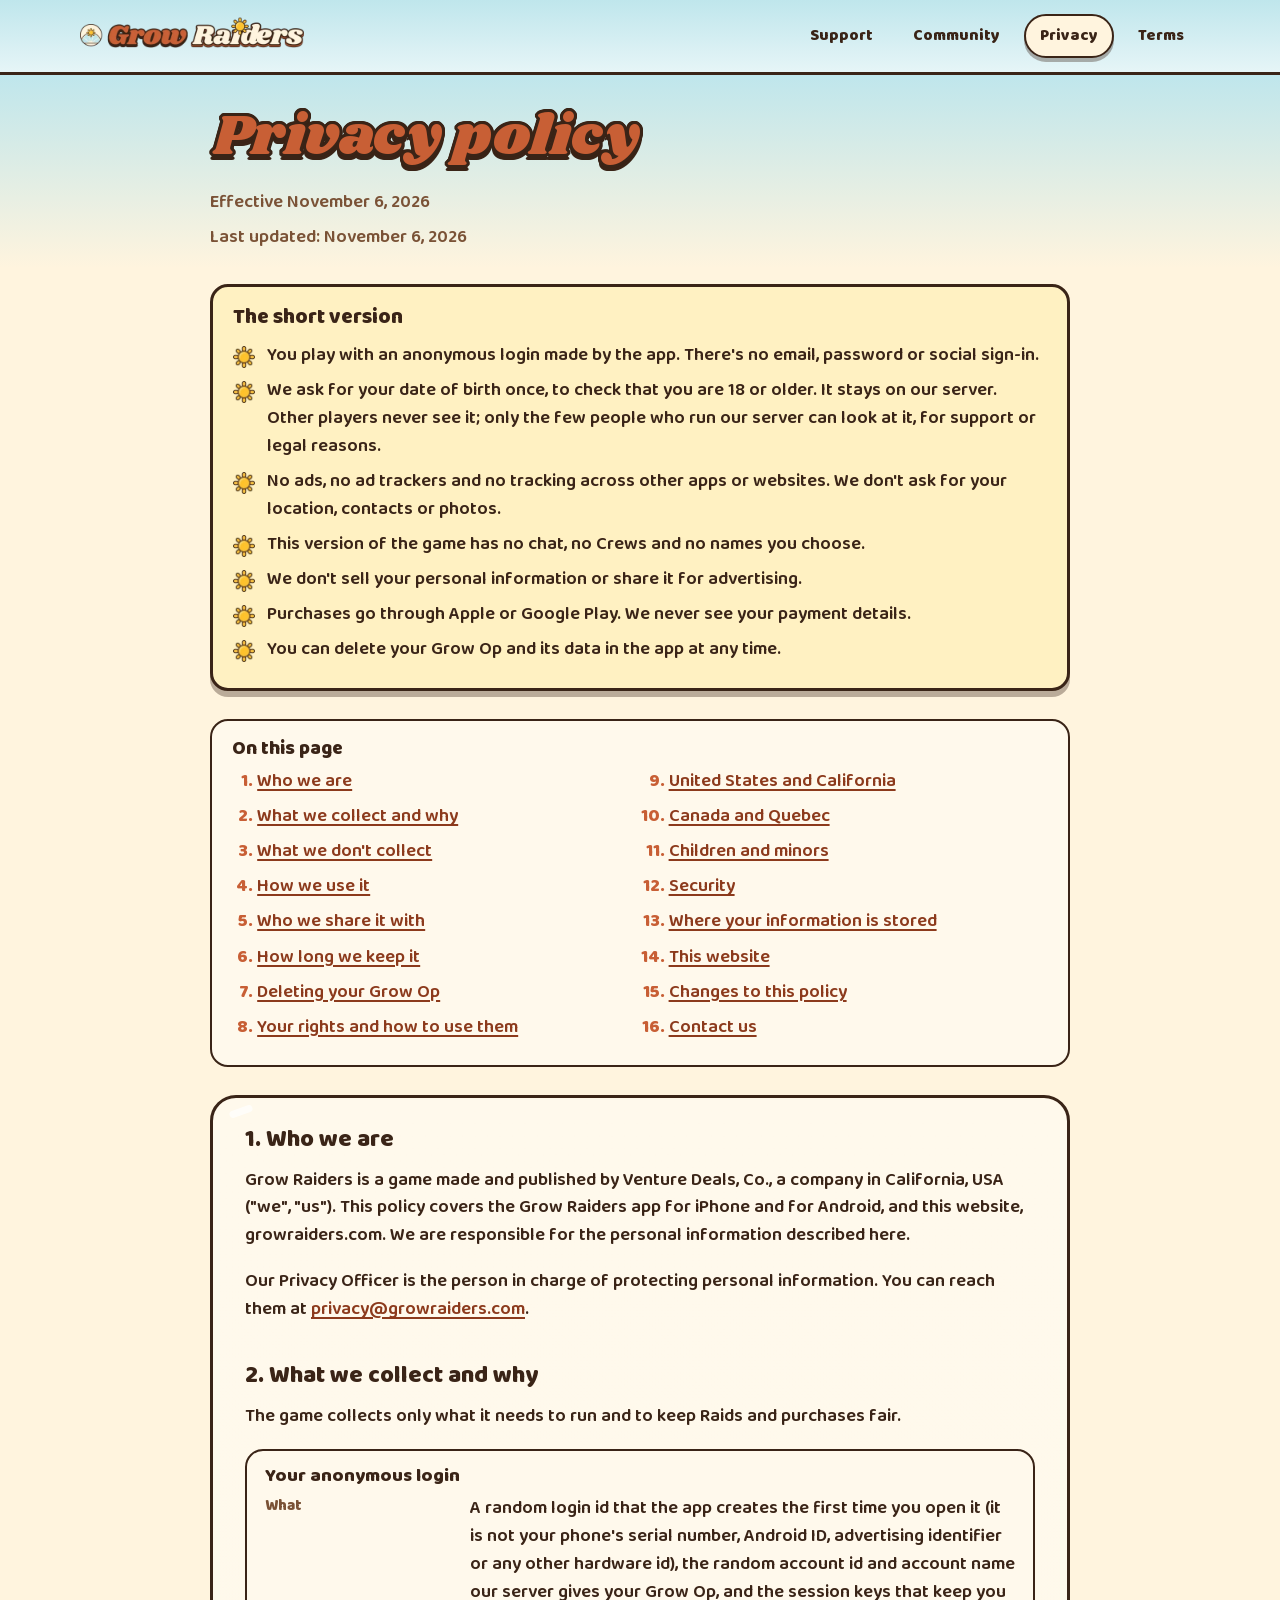
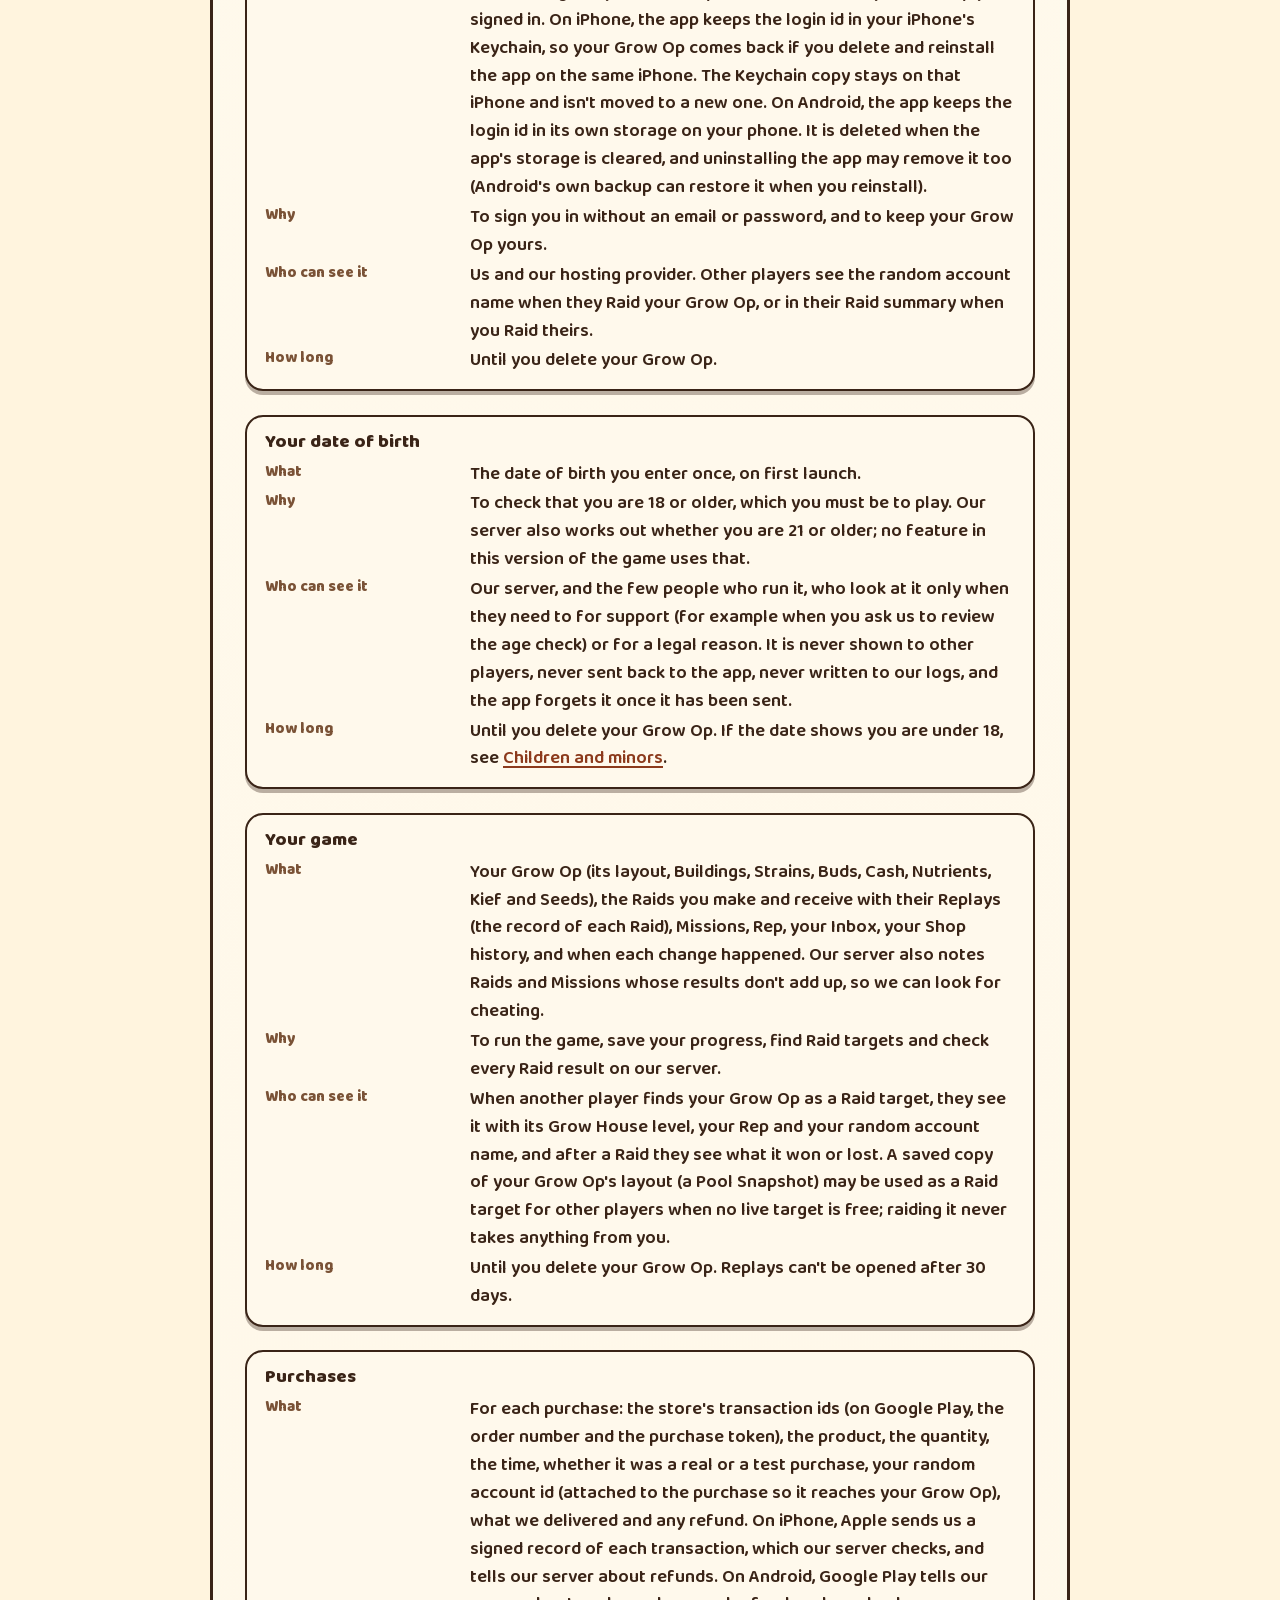
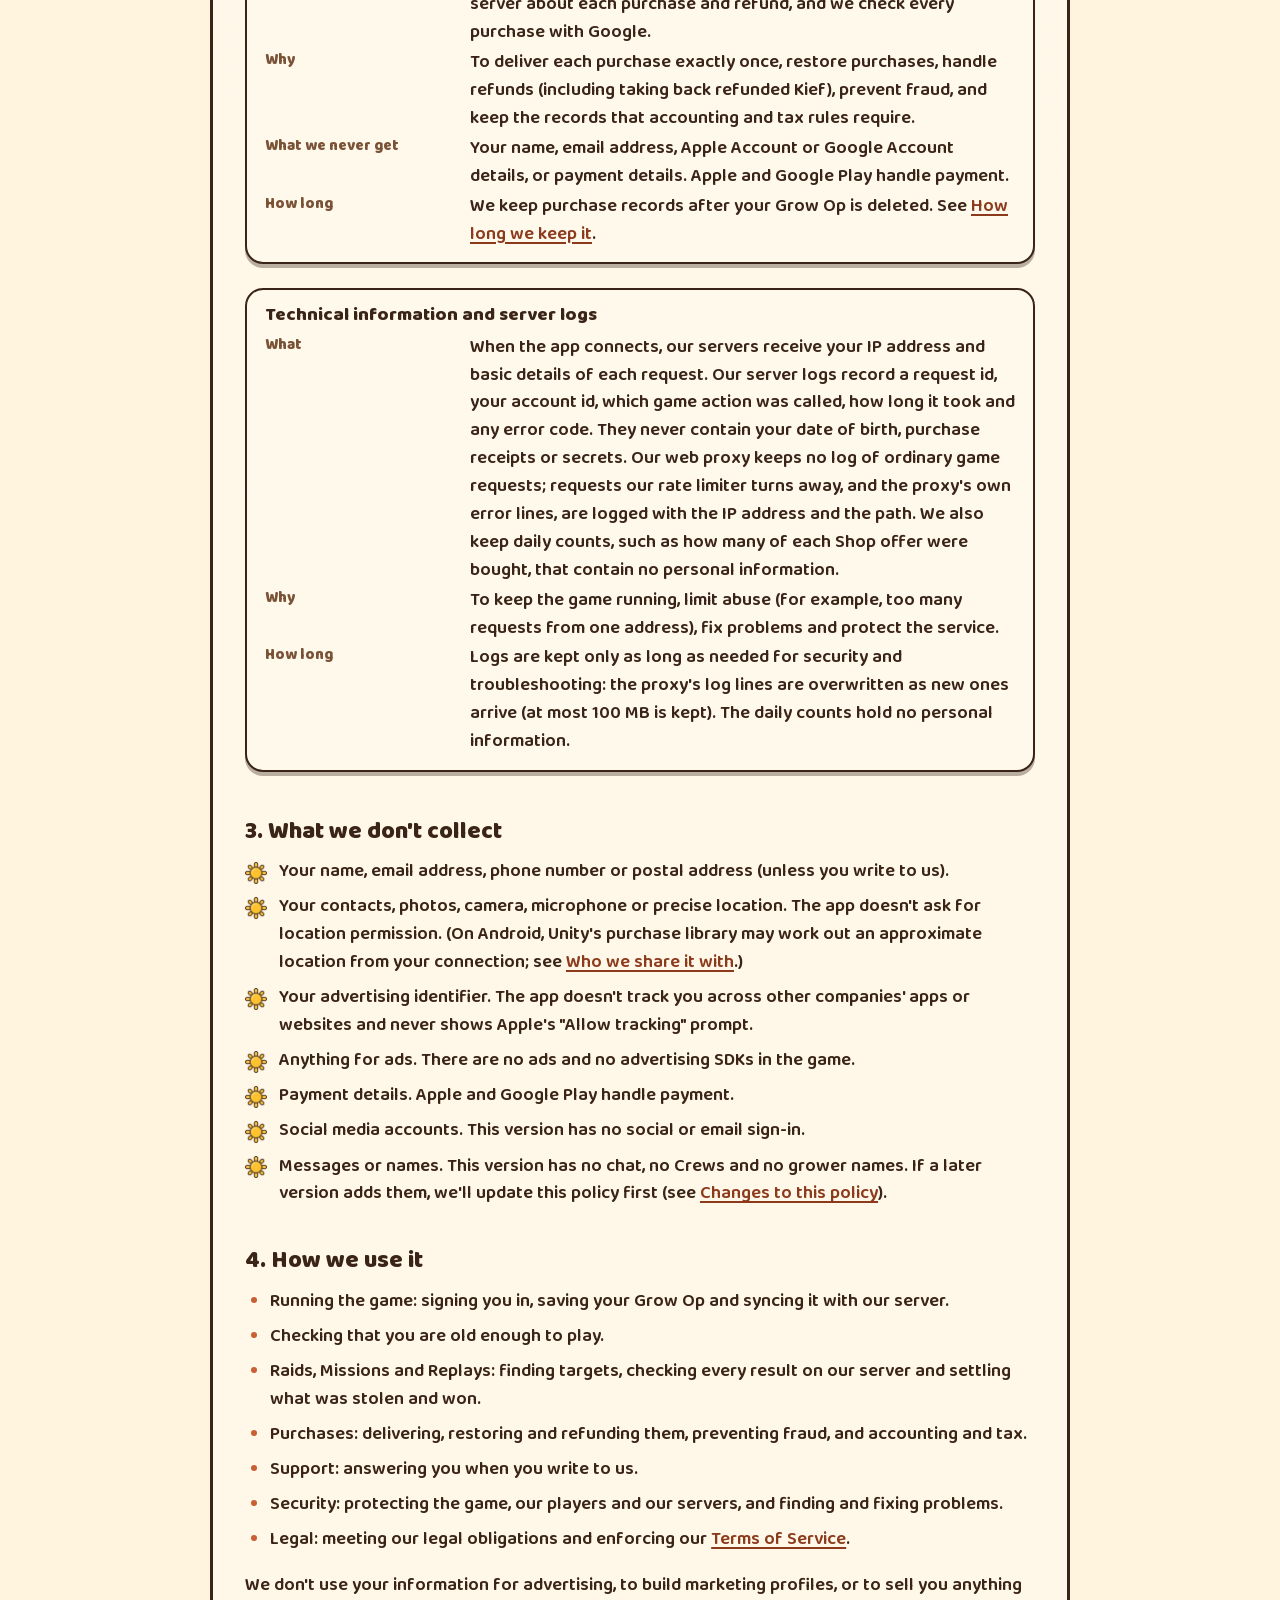
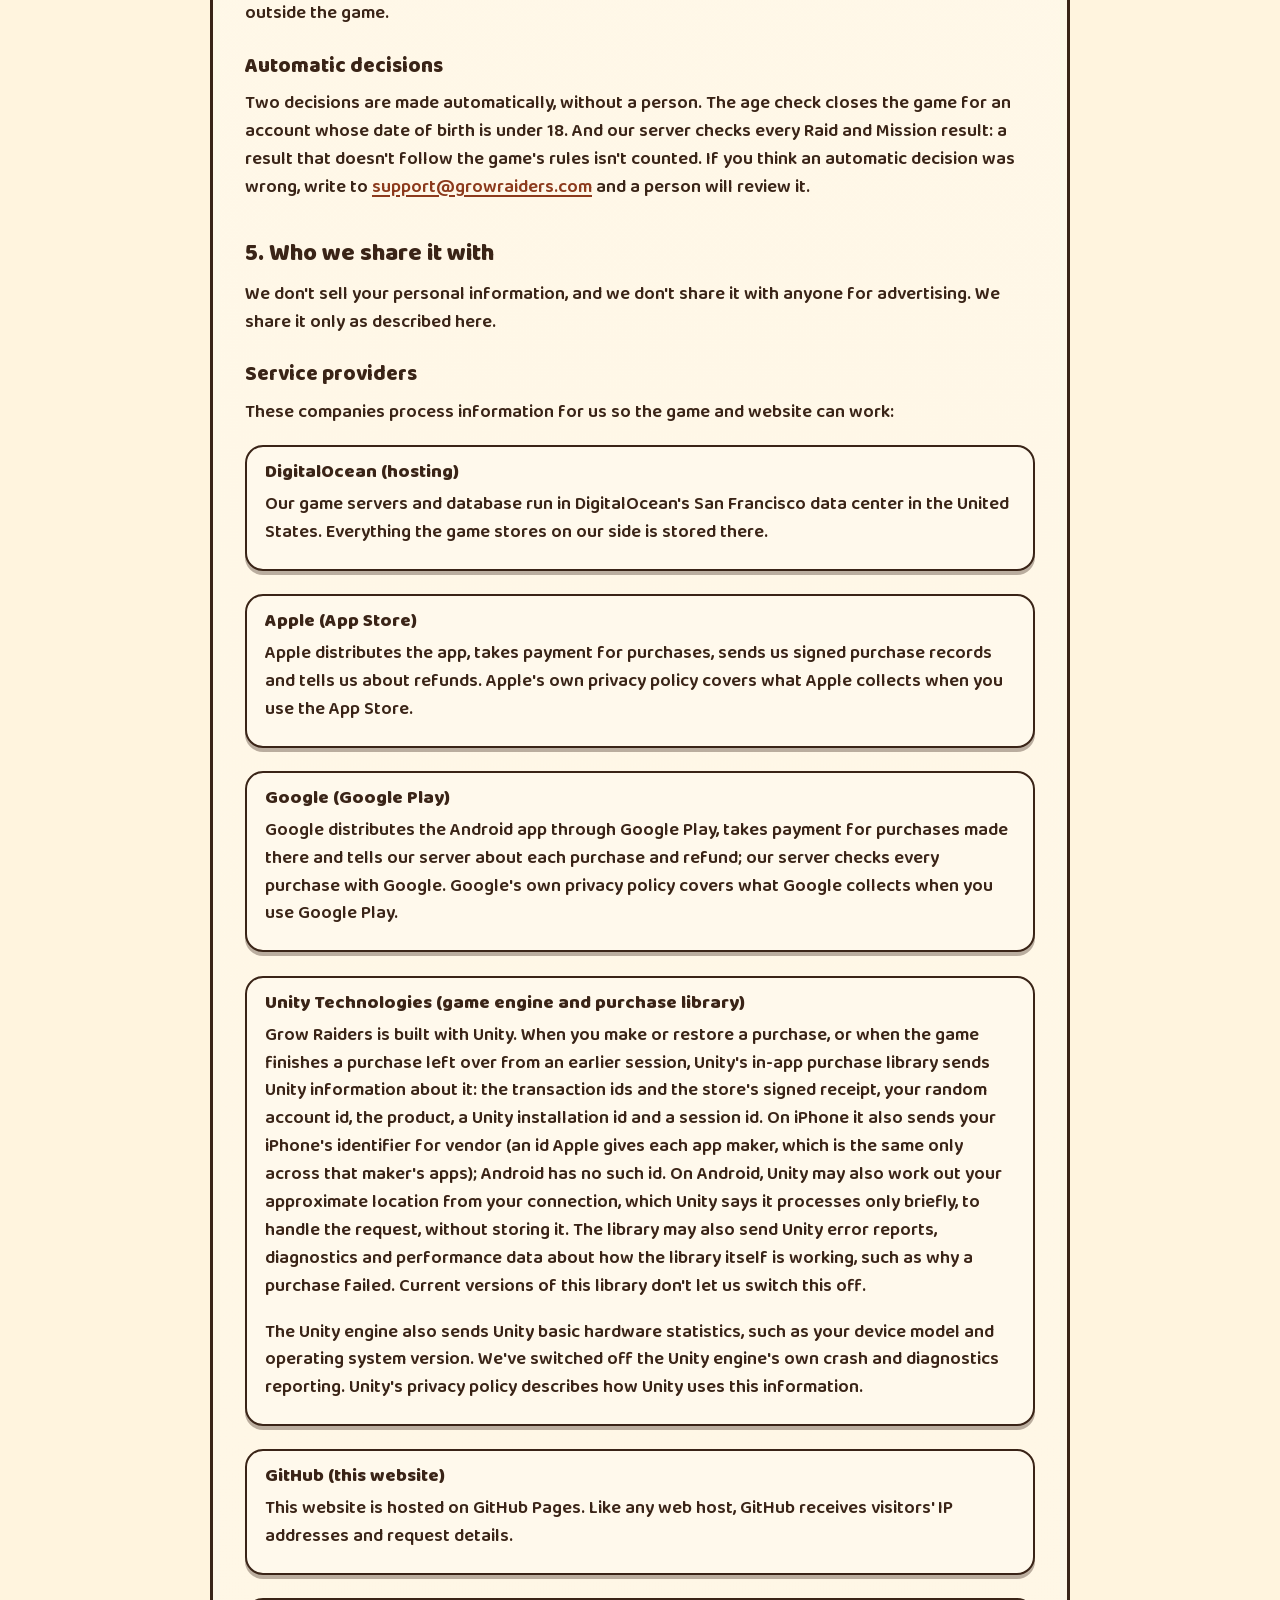
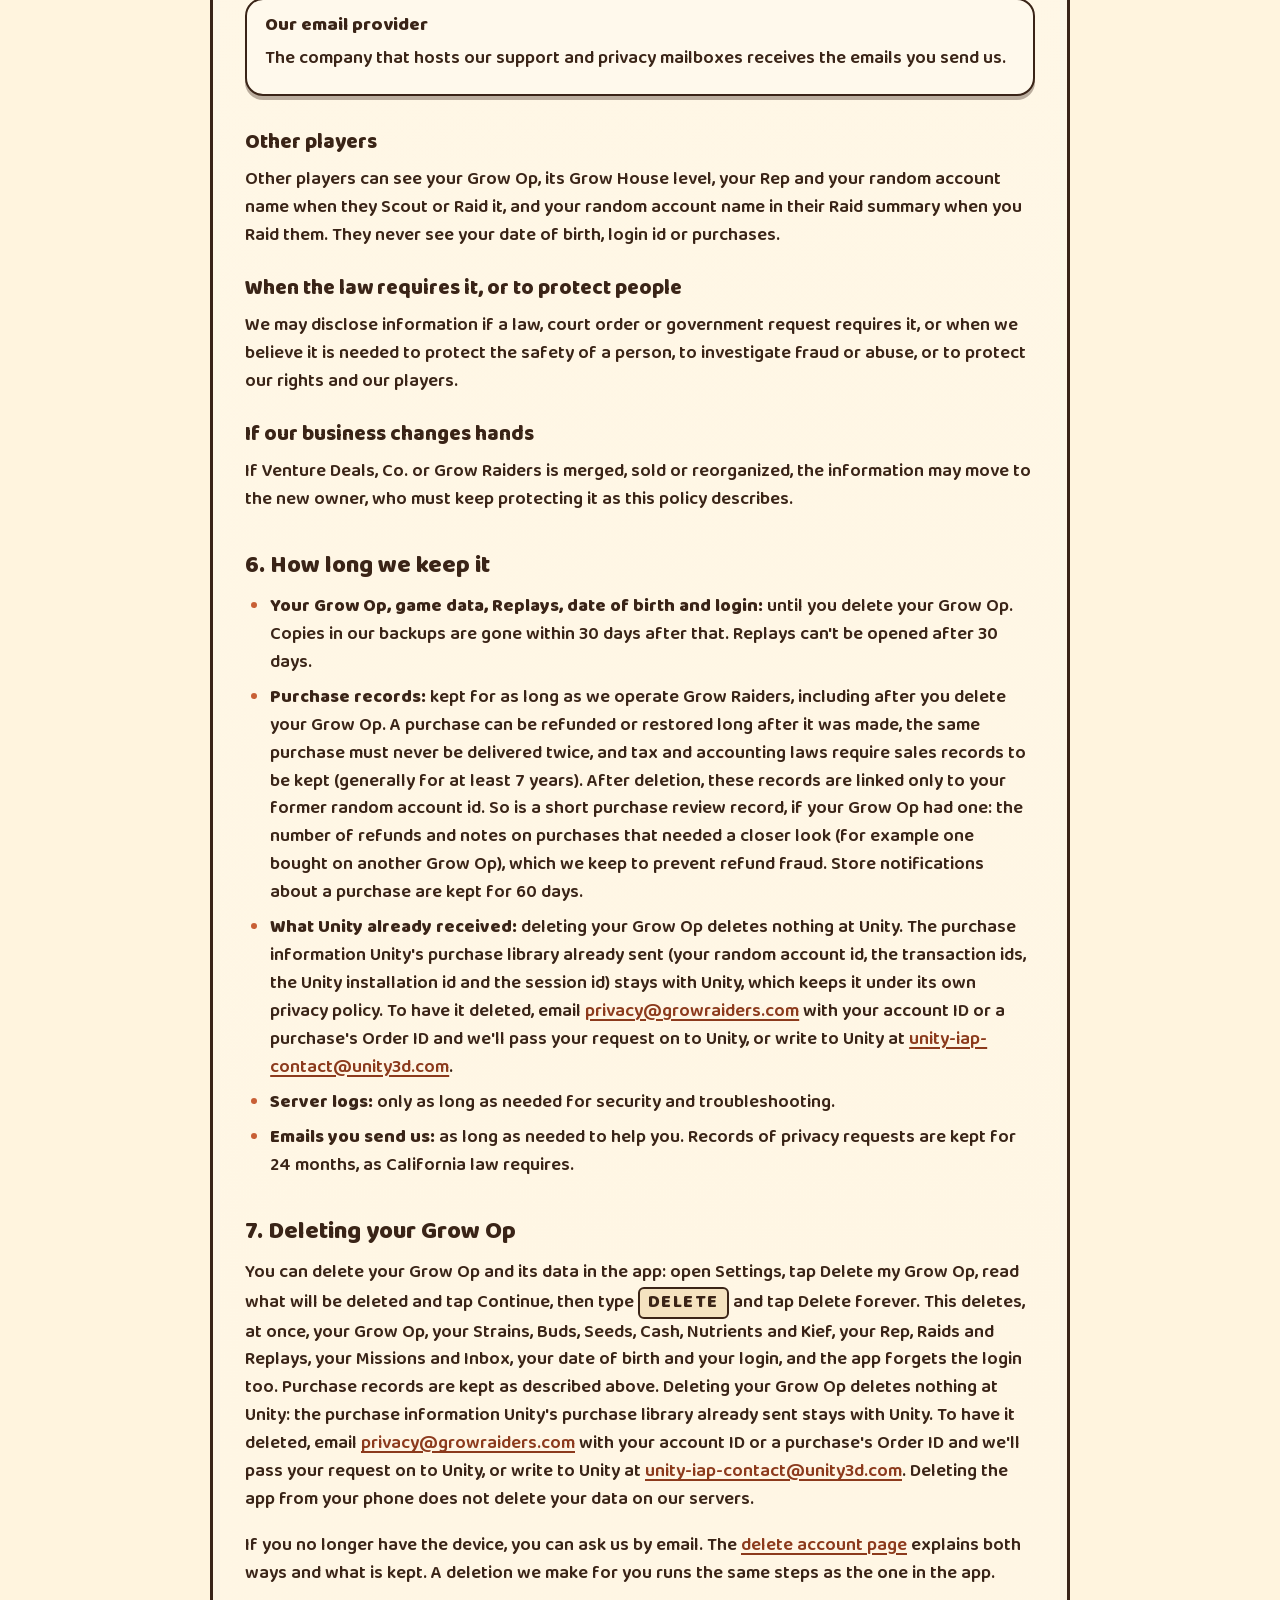
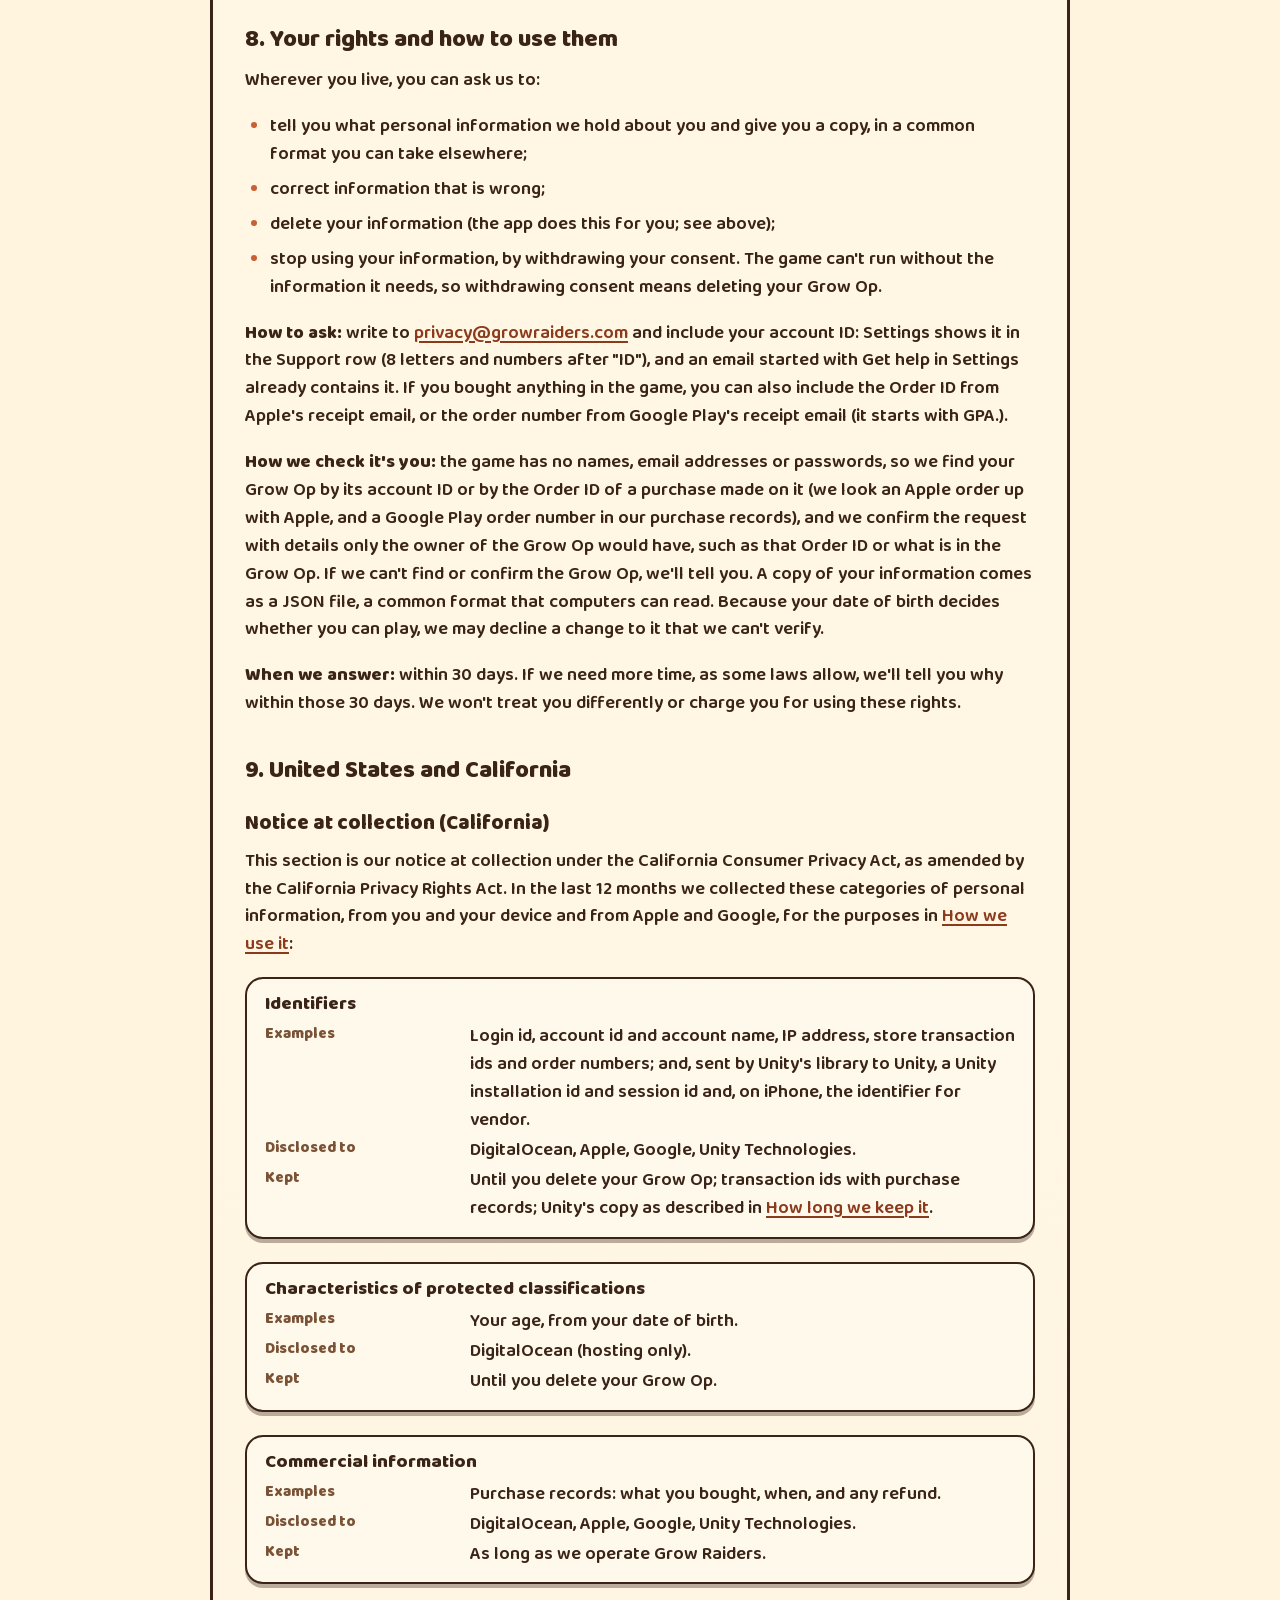
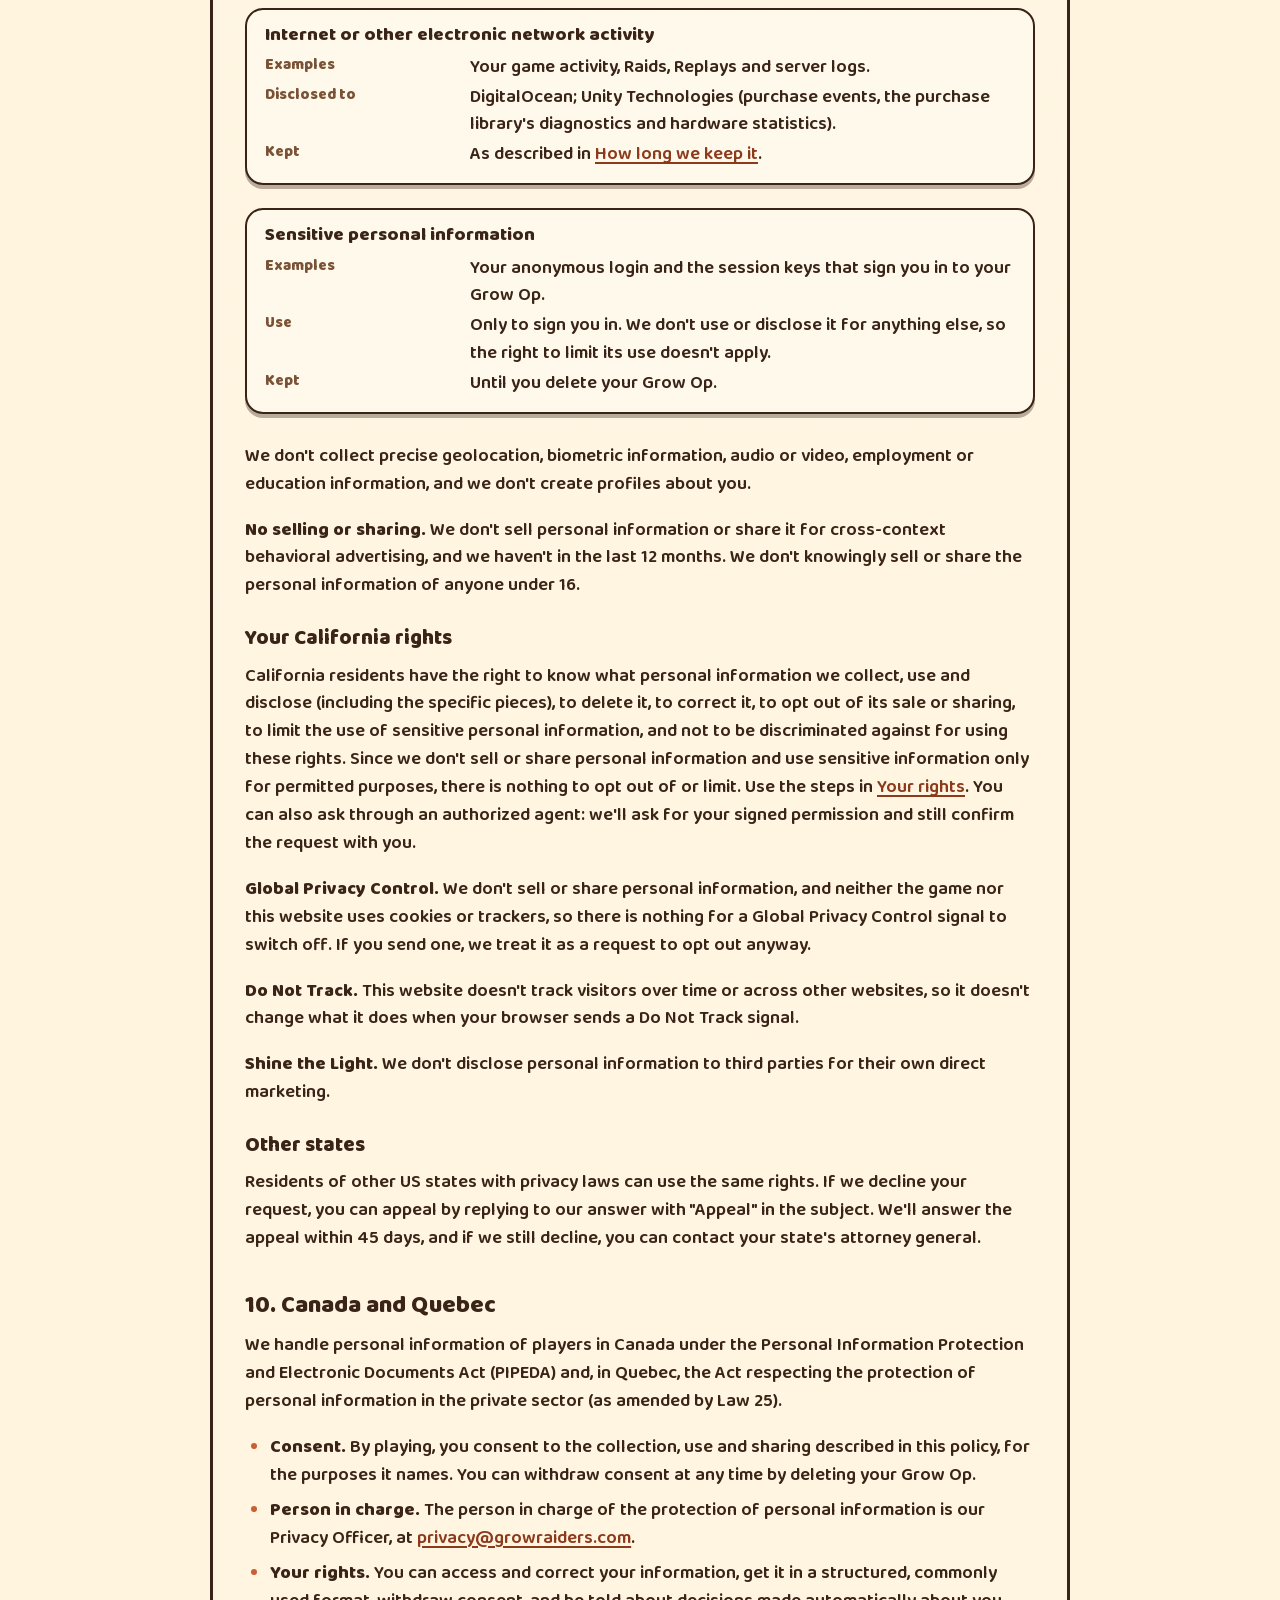
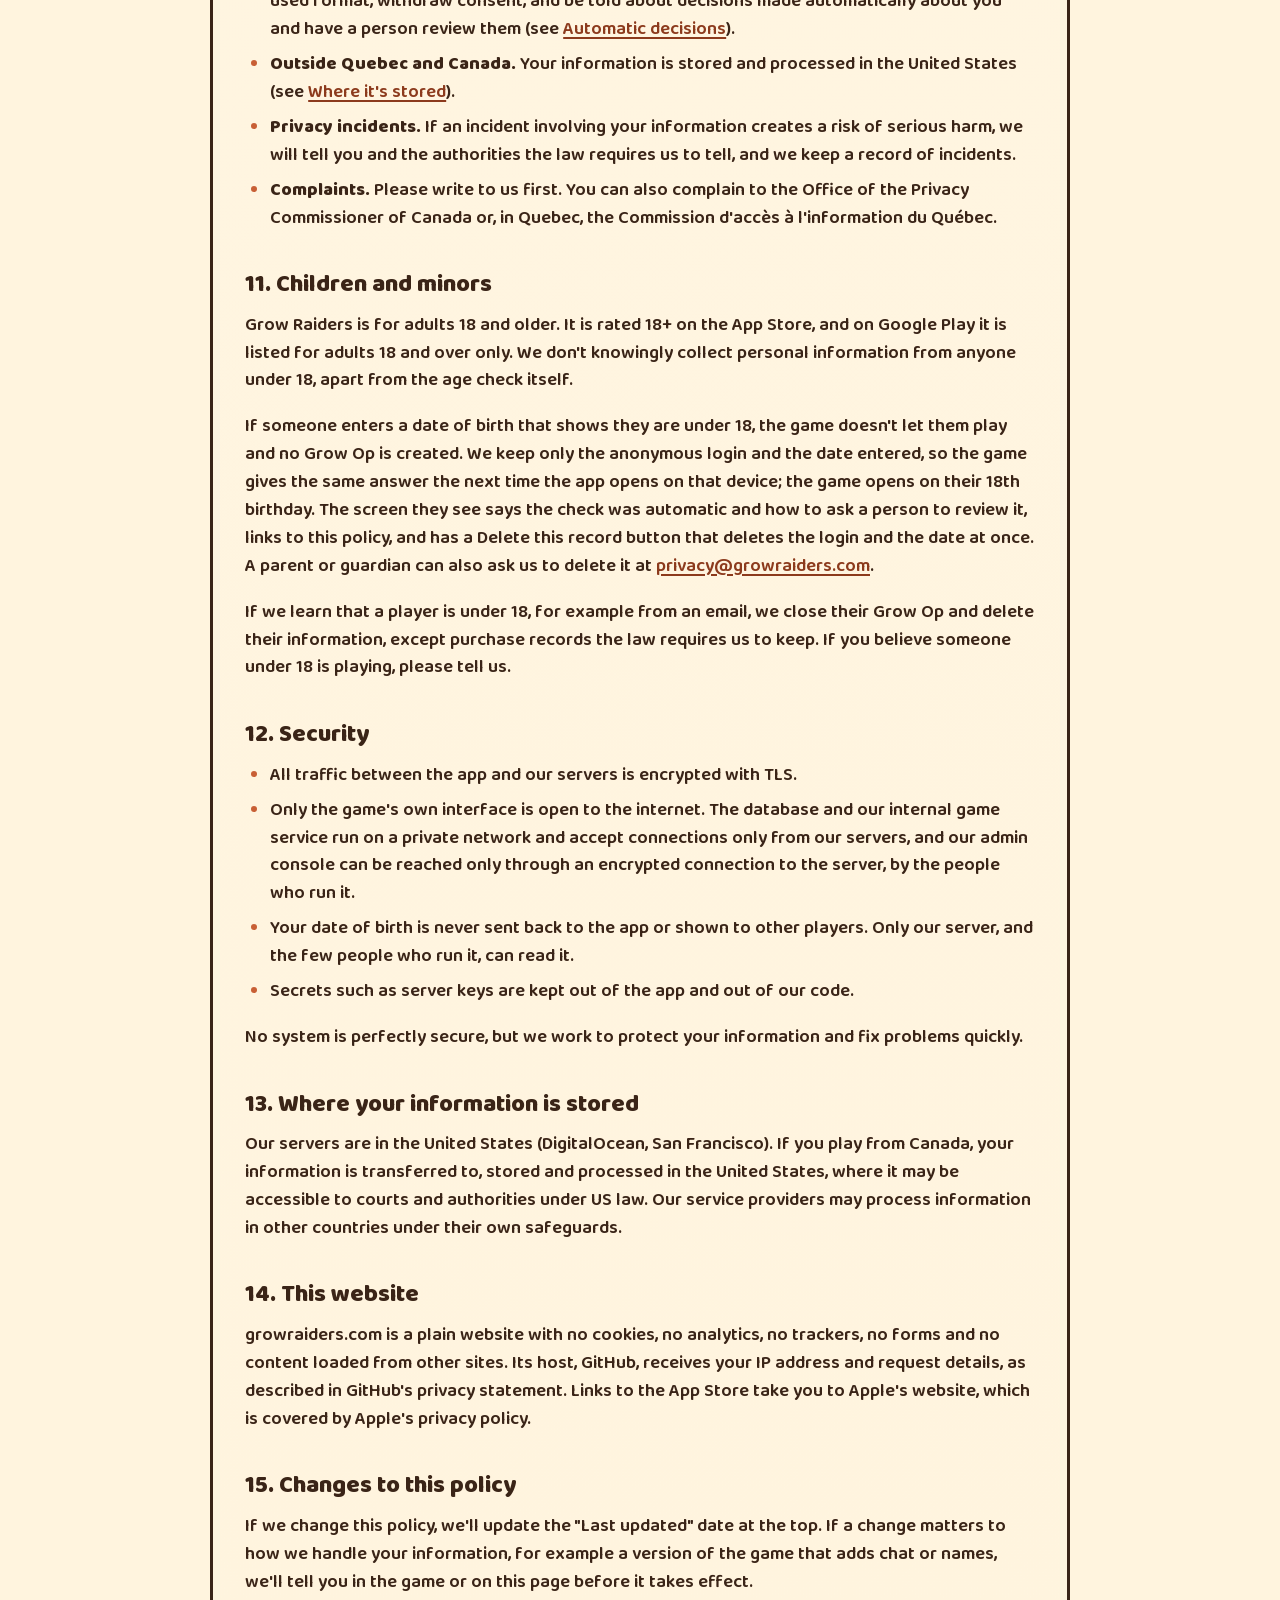
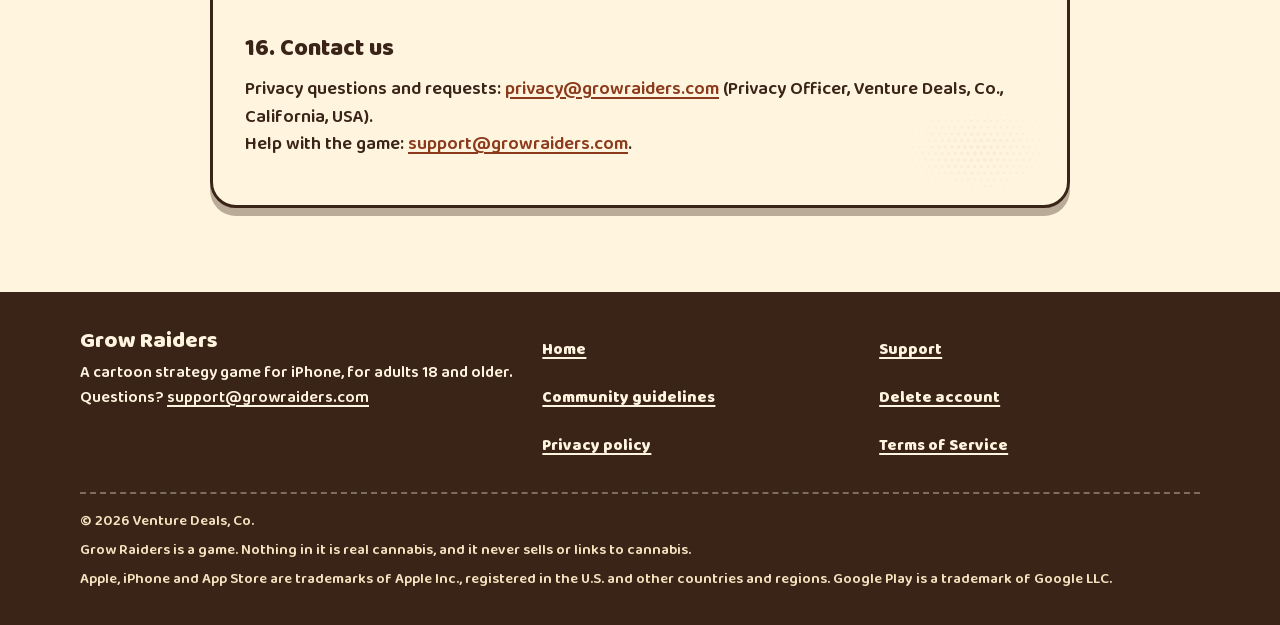
==== commit ede3d748: "Android: privacy, delete-account, support and terms (from grow-raiders e5eae77)" ====
--- a/privacy.html
+++ b/privacy.html
@@ -43,6 +43,7 @@
     <div class="wrap">
       <h1 class="shout shout--xl">Privacy policy</h1>
       <p class="doc-meta">Effective November 6, 2026</p>
+      <p class="doc-meta">Last updated: November 6, 2026</p>
     </div>
   </div>
 
@@ -55,7 +56,7 @@
         <li>No ads, no ad trackers and no tracking across other apps or websites. We don't ask for your location, contacts or photos.</li>
         <li>This version of the game has no chat, no Crews and no names you choose.</li>
         <li>We don't sell your personal information or share it for advertising.</li>
-        <li>Purchases go through Apple. We never see your payment details.</li>
+        <li>Purchases go through Apple or Google Play. We never see your payment details.</li>
         <li>You can delete your Grow Op and its data in the app at any time.</li>
       </ul>
     </div>
@@ -84,7 +85,7 @@
 
     <div class="packet">
       <h2 id="who">1. Who we are</h2>
-      <p>Grow Raiders is a game made and published by Venture Deals, Co., a company in California, USA ("we", "us"). This policy covers the Grow Raiders app for iPhone, the Android version when it is released, and this website, growraiders.com. We are responsible for the personal information described here.</p>
+      <p>Grow Raiders is a game made and published by Venture Deals, Co., a company in California, USA ("we", "us"). This policy covers the Grow Raiders app for iPhone and for Android, and this website, growraiders.com. We are responsible for the personal information described here.</p>
       <p>Our Privacy Officer is the person in charge of protecting personal information. You can reach them at <a href="mailto:privacy@growraiders.com">privacy@growraiders.com</a>.</p>
 
       <h2 id="collect">2. What we collect and why</h2>
@@ -94,7 +95,7 @@
           <h3>Your anonymous login</h3>
           <dl>
             <dt>What</dt>
-            <dd>A random login id that the app creates the first time you open it (it is not your phone's serial number, advertising identifier or any other hardware id), the random account id and account name our server gives your Grow Op, and the session keys that keep you signed in. The app keeps the login id in your iPhone's Keychain, so your Grow Op comes back if you delete and reinstall the app on the same iPhone. The Keychain copy stays on that iPhone and isn't moved to a new one.</dd>
+            <dd>A random login id that the app creates the first time you open it (it is not your phone's serial number, Android ID, advertising identifier or any other hardware id), the random account id and account name our server gives your Grow Op, and the session keys that keep you signed in. On iPhone, the app keeps the login id in your iPhone's Keychain, so your Grow Op comes back if you delete and reinstall the app on the same iPhone. The Keychain copy stays on that iPhone and isn't moved to a new one. On Android, the app keeps the login id in its own storage on your phone. It is deleted when the app's storage is cleared, and uninstalling the app may remove it too (Android's own backup can restore it when you reinstall).</dd>
             <dt>Why</dt>
             <dd>To sign you in without an email or password, and to keep your Grow Op yours.</dd>
             <dt>Who can see it</dt>
@@ -133,11 +134,11 @@
           <h3>Purchases</h3>
           <dl>
             <dt>What</dt>
-            <dd>For each purchase: the store's transaction ids, the product, the quantity, the time, whether it was a real or a test purchase, your random account id (attached to the purchase so it reaches your Grow Op), what we delivered and any refund. Apple sends us a signed record of each transaction, which our server checks, and tells our server about refunds.</dd>
+            <dd>For each purchase: the store's transaction ids (on Google Play, the order number and the purchase token), the product, the quantity, the time, whether it was a real or a test purchase, your random account id (attached to the purchase so it reaches your Grow Op), what we delivered and any refund. On iPhone, Apple sends us a signed record of each transaction, which our server checks, and tells our server about refunds. On Android, Google Play tells our server about each purchase and refund, and we check every purchase with Google.</dd>
             <dt>Why</dt>
             <dd>To deliver each purchase exactly once, restore purchases, handle refunds (including taking back refunded Kief), prevent fraud, and keep the records that accounting and tax rules require.</dd>
             <dt>What we never get</dt>
-            <dd>Your name, email address, Apple Account details or payment details. Apple handles payment.</dd>
+            <dd>Your name, email address, Apple Account or Google Account details, or payment details. Apple and Google Play handle payment.</dd>
             <dt>How long</dt>
             <dd>We keep purchase records after your Grow Op is deleted. See <a href="#retention">How long we keep it</a>.</dd>
           </dl>
@@ -158,10 +159,10 @@
       <h2 id="not-collected">3. What we don't collect</h2>
       <ul class="dots">
         <li>Your name, email address, phone number or postal address (unless you write to us).</li>
-        <li>Your contacts, photos, camera, microphone or precise location. The app doesn't ask for location permission.</li>
+        <li>Your contacts, photos, camera, microphone or precise location. The app doesn't ask for location permission. (On Android, Unity's purchase library may work out an approximate location from your connection; see <a href="#share">Who we share it with</a>.)</li>
         <li>Your advertising identifier. The app doesn't track you across other companies' apps or websites and never shows Apple's "Allow tracking" prompt.</li>
         <li>Anything for ads. There are no ads and no advertising SDKs in the game.</li>
-        <li>Payment details. Apple (and later Google) handle payment.</li>
+        <li>Payment details. Apple and Google Play handle payment.</li>
         <li>Social media accounts. This version has no social or email sign-in.</li>
         <li>Messages or names. This version has no chat, no Crews and no grower names. If a later version adds them, we'll update this policy first (see <a href="#changes">Changes to this policy</a>).</li>
       </ul>
@@ -194,12 +195,13 @@
           <p>Apple distributes the app, takes payment for purchases, sends us signed purchase records and tells us about refunds. Apple's own privacy policy covers what Apple collects when you use the App Store.</p>
         </li>
         <li class="fact">
-          <h4>Google (Google Play, later)</h4>
-          <p>When Grow Raiders comes to Android, Google Play will do the same for purchases made there.</p>
+          <h4>Google (Google Play)</h4>
+          <p>Google distributes the Android app through Google Play, takes payment for purchases made there and tells our server about each purchase and refund; our server checks every purchase with Google. Google's own privacy policy covers what Google collects when you use Google Play.</p>
         </li>
         <li class="fact">
           <h4>Unity Technologies (game engine and purchase library)</h4>
-          <p>Grow Raiders is built with Unity. When you make or restore a purchase, Unity's in-app purchase library sends Unity information about it: the transaction ids and the store's signed receipt, your random account id, the product, your iPhone's identifier for vendor (an id Apple gives each app maker, which is the same only across that maker's apps), a Unity installation id and a session id. Current versions of this library don't let us switch this off. The Unity engine also sends Unity basic hardware statistics, such as your device model and operating system version. We've switched off the engine's crash and diagnostics reporting. Unity's privacy policy describes how Unity uses this information.</p>
+          <p>Grow Raiders is built with Unity. When you make or restore a purchase, or when the game finishes a purchase left over from an earlier session, Unity's in-app purchase library sends Unity information about it: the transaction ids and the store's signed receipt, your random account id, the product, a Unity installation id and a session id. On iPhone it also sends your iPhone's identifier for vendor (an id Apple gives each app maker, which is the same only across that maker's apps); Android has no such id. On Android, Unity may also work out your approximate location from your connection, which Unity says it processes only briefly, to handle the request, without storing it. The library may also send Unity error reports, diagnostics and performance data about how the library itself is working, such as why a purchase failed. Current versions of this library don't let us switch this off.</p>
+          <p>The Unity engine also sends Unity basic hardware statistics, such as your device model and operating system version. We've switched off the Unity engine's own crash and diagnostics reporting. Unity's privacy policy describes how Unity uses this information.</p>
         </li>
         <li class="fact">
           <h4>GitHub (this website)</h4>
@@ -221,12 +223,13 @@
       <ul>
         <li><strong>Your Grow Op, game data, Replays, date of birth and login:</strong> until you delete your Grow Op. Copies in our backups are gone within 30 days after that. Replays can't be opened after 30 days.</li>
         <li><strong>Purchase records:</strong> kept for as long as we operate Grow Raiders, including after you delete your Grow Op. A purchase can be refunded or restored long after it was made, the same purchase must never be delivered twice, and tax and accounting laws require sales records to be kept (generally for at least 7 years). After deletion, these records are linked only to your former random account id. So is a short purchase review record, if your Grow Op had one: the number of refunds and notes on purchases that needed a closer look (for example one bought on another Grow Op), which we keep to prevent refund fraud. Store notifications about a purchase are kept for 60 days.</li>
+        <li><strong>What Unity already received:</strong> deleting your Grow Op deletes nothing at Unity. The purchase information Unity's purchase library already sent (your random account id, the transaction ids, the Unity installation id and the session id) stays with Unity, which keeps it under its own privacy policy. To have it deleted, email <a href="mailto:privacy@growraiders.com">privacy@growraiders.com</a> with your account ID or a purchase's Order ID and we'll pass your request on to Unity, or write to Unity at <a href="mailto:unity-iap-contact@unity3d.com">unity-iap-contact@unity3d.com</a>.</li>
         <li><strong>Server logs:</strong> only as long as needed for security and troubleshooting.</li>
         <li><strong>Emails you send us:</strong> as long as needed to help you. Records of privacy requests are kept for 24 months, as California law requires.</li>
       </ul>
 
       <h2 id="deletion">7. Deleting your Grow Op</h2>
-      <p>You can delete your Grow Op and its data in the app: open Settings, tap Delete my Grow Op, read what will be deleted and tap Continue, then type <span class="kbd">DELETE</span> and tap Delete forever. This deletes, at once, your Grow Op, your Strains, Buds, Seeds, Cash, Nutrients and Kief, your Rep, Raids and Replays, your Missions and Inbox, your date of birth and your login, and the app forgets the login too. Purchase records are kept as described above. Deleting the app from your phone does not delete your data on our servers.</p>
+      <p>You can delete your Grow Op and its data in the app: open Settings, tap Delete my Grow Op, read what will be deleted and tap Continue, then type <span class="kbd">DELETE</span> and tap Delete forever. This deletes, at once, your Grow Op, your Strains, Buds, Seeds, Cash, Nutrients and Kief, your Rep, Raids and Replays, your Missions and Inbox, your date of birth and your login, and the app forgets the login too. Purchase records are kept as described above. Deleting your Grow Op deletes nothing at Unity: the purchase information Unity's purchase library already sent stays with Unity. To have it deleted, email <a href="mailto:privacy@growraiders.com">privacy@growraiders.com</a> with your account ID or a purchase's Order ID and we'll pass your request on to Unity, or write to Unity at <a href="mailto:unity-iap-contact@unity3d.com">unity-iap-contact@unity3d.com</a>. Deleting the app from your phone does not delete your data on our servers.</p>
       <p>If you no longer have the device, you can ask us by email. The <a href="delete-account.html">delete account page</a> explains both ways and what is kept. A deletion we make for you runs the same steps as the one in the app.</p>
 
       <h2 id="rights">8. Your rights and how to use them</h2>
@@ -237,23 +240,23 @@
         <li>delete your information (the app does this for you; see above);</li>
         <li>stop using your information, by withdrawing your consent. The game can't run without the information it needs, so withdrawing consent means deleting your Grow Op.</li>
       </ul>
-      <p><strong>How to ask:</strong> write to <a href="mailto:privacy@growraiders.com">privacy@growraiders.com</a> and include your account ID: Settings shows it in the Support row (8 letters and numbers after "ID"), and an email started with Get help in Settings already contains it. If you bought anything in the game, you can also include the Order ID from Apple's receipt email.</p>
-      <p><strong>How we check it's you:</strong> the game has no names, email addresses or passwords, so we find your Grow Op by its account ID or by the Order ID of a purchase made on it (we look the order up with Apple), and we confirm the request with details only the owner of the Grow Op would have, such as that Order ID or what is in the Grow Op. If we can't find or confirm the Grow Op, we'll tell you. A copy of your information comes as a JSON file, a common format that computers can read. Because your date of birth decides whether you can play, we may decline a change to it that we can't verify.</p>
+      <p><strong>How to ask:</strong> write to <a href="mailto:privacy@growraiders.com">privacy@growraiders.com</a> and include your account ID: Settings shows it in the Support row (8 letters and numbers after "ID"), and an email started with Get help in Settings already contains it. If you bought anything in the game, you can also include the Order ID from Apple's receipt email, or the order number from Google Play's receipt email (it starts with GPA.).</p>
+      <p><strong>How we check it's you:</strong> the game has no names, email addresses or passwords, so we find your Grow Op by its account ID or by the Order ID of a purchase made on it (we look an Apple order up with Apple, and a Google Play order number in our purchase records), and we confirm the request with details only the owner of the Grow Op would have, such as that Order ID or what is in the Grow Op. If we can't find or confirm the Grow Op, we'll tell you. A copy of your information comes as a JSON file, a common format that computers can read. Because your date of birth decides whether you can play, we may decline a change to it that we can't verify.</p>
       <p><strong>When we answer:</strong> within 30 days. If we need more time, as some laws allow, we'll tell you why within those 30 days. We won't treat you differently or charge you for using these rights.</p>
 
       <h2 id="us">9. United States and California</h2>
       <h3>Notice at collection (California)</h3>
-      <p>This section is our notice at collection under the California Consumer Privacy Act, as amended by the California Privacy Rights Act. In the last 12 months we collected these categories of personal information, from you and your device and from Apple, for the purposes in <a href="#use">How we use it</a>:</p>
+      <p>This section is our notice at collection under the California Consumer Privacy Act, as amended by the California Privacy Rights Act. In the last 12 months we collected these categories of personal information, from you and your device and from Apple and Google, for the purposes in <a href="#use">How we use it</a>:</p>
       <ul class="facts">
         <li class="fact">
           <h4>Identifiers</h4>
           <dl>
             <dt>Examples</dt>
-            <dd>Login id, account id and account name, IP address, store transaction ids; and, sent by Unity's library to Unity, the identifier for vendor and a Unity installation id.</dd>
+            <dd>Login id, account id and account name, IP address, store transaction ids and order numbers; and, sent by Unity's library to Unity, a Unity installation id and session id and, on iPhone, the identifier for vendor.</dd>
             <dt>Disclosed to</dt>
-            <dd>DigitalOcean, Apple, Unity Technologies.</dd>
-            <dt>Kept</dt>
-            <dd>Until you delete your Grow Op; transaction ids with purchase records.</dd>
+            <dd>DigitalOcean, Apple, Google, Unity Technologies.</dd>
+            <dt>Kept</dt>
+            <dd>Until you delete your Grow Op; transaction ids with purchase records; Unity's copy as described in <a href="#retention">How long we keep it</a>.</dd>
           </dl>
         </li>
         <li class="fact">
@@ -273,7 +276,7 @@
             <dt>Examples</dt>
             <dd>Purchase records: what you bought, when, and any refund.</dd>
             <dt>Disclosed to</dt>
-            <dd>DigitalOcean, Apple, Unity Technologies.</dd>
+            <dd>DigitalOcean, Apple, Google, Unity Technologies.</dd>
             <dt>Kept</dt>
             <dd>As long as we operate Grow Raiders.</dd>
           </dl>
@@ -284,7 +287,7 @@
             <dt>Examples</dt>
             <dd>Your game activity, Raids, Replays and server logs.</dd>
             <dt>Disclosed to</dt>
-            <dd>DigitalOcean; Unity Technologies (purchase events and hardware statistics).</dd>
+            <dd>DigitalOcean; Unity Technologies (purchase events, the purchase library's diagnostics and hardware statistics).</dd>
             <dt>Kept</dt>
             <dd>As described in <a href="#retention">How long we keep it</a>.</dd>
           </dl>
@@ -323,7 +326,7 @@
       </ul>
 
       <h2 id="children">11. Children and minors</h2>
-      <p>Grow Raiders is for adults 18 and older and is rated 18+ on the App Store. We don't knowingly collect personal information from anyone under 18, apart from the age check itself.</p>
+      <p>Grow Raiders is for adults 18 and older. It is rated 18+ on the App Store, and on Google Play it is listed for adults 18 and over only. We don't knowingly collect personal information from anyone under 18, apart from the age check itself.</p>
       <p>If someone enters a date of birth that shows they are under 18, the game doesn't let them play and no Grow Op is created. We keep only the anonymous login and the date entered, so the game gives the same answer the next time the app opens on that device; the game opens on their 18th birthday. The screen they see says the check was automatic and how to ask a person to review it, links to this policy, and has a Delete this record button that deletes the login and the date at once. A parent or guardian can also ask us to delete it at <a href="mailto:privacy@growraiders.com">privacy@growraiders.com</a>.</p>
       <p>If we learn that a player is under 18, for example from an email, we close their Grow Op and delete their information, except purchase records the law requires us to keep. If you believe someone under 18 is playing, please tell us.</p>
 
@@ -343,7 +346,7 @@
       <p>growraiders.com is a plain website with no cookies, no analytics, no trackers, no forms and no content loaded from other sites. Its host, GitHub, receives your IP address and request details, as described in GitHub's privacy statement. Links to the App Store take you to Apple's website, which is covered by Apple's privacy policy.</p>
 
       <h2 id="changes">15. Changes to this policy</h2>
-      <p>If we change this policy, we'll update the effective date at the top. If a change matters to how we handle your information, for example a version of the game that adds chat or names, we'll tell you in the game or on this page before it takes effect.</p>
+      <p>If we change this policy, we'll update the "Last updated" date at the top. If a change matters to how we handle your information, for example a version of the game that adds chat or names, we'll tell you in the game or on this page before it takes effect.</p>
 
       <h2 id="contact">16. Contact us</h2>
       <p>Privacy questions and requests: <a href="mailto:privacy@growraiders.com">privacy@growraiders.com</a> (Privacy Officer, Venture Deals, Co., California, USA).<br>Help with the game: <a href="mailto:support@growraiders.com">support@growraiders.com</a>.</p>
